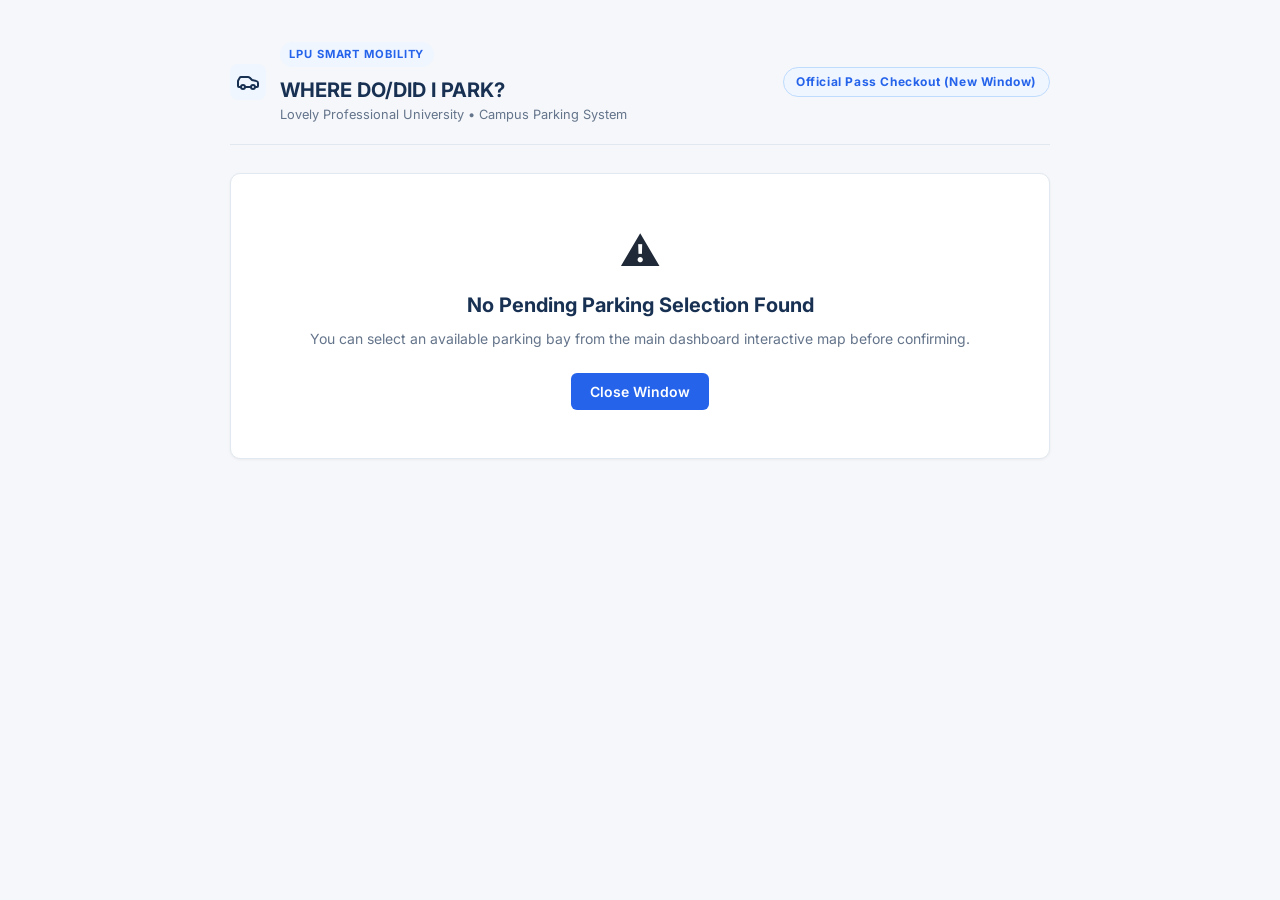
==== PARK-MATE/booking-confirmation.html @ d56d5ec0 "Add files via upload" ====
<!DOCTYPE html>
<html lang="en">
<head>
  <meta charset="UTF-8">
  <meta name="viewport" content="width=device-width, initial-scale=1.0">
  <title>Confirm Campus Parking Reservation | Lovely Professional University</title>
  <meta name="description" content="Official LPU Campus Parking Pass Confirmation Portal.">

  <!-- Typography -->
  <link rel="preconnect" href="https://fonts.googleapis.com">
  <link rel="preconnect" href="https://fonts.gstatic.com" crossorigin>
  <link href="https://fonts.googleapis.com/css2?family=Inter:wght@300;400;500;600;700&display=swap" rel="stylesheet">

  <!-- Shared CSS Styles -->
  <link rel="stylesheet" href="css/style.css">
  <link rel="stylesheet" href="css/components.css">

  <style>
    /* Specific styling for the confirmation page */
    body {
      background-color: #F5F7FA;
      min-height: 100vh;
      display: flex;
      flex-direction: column;
    }

    .confirm-page-container {
      max-width: 860px;
      margin: 2.5rem auto;
      padding: 0 1.25rem;
      width: 100%;
      flex: 1;
    }

    .confirm-header-bar {
      display: flex;
      justify-content: space-between;
      align-items: center;
      margin-bottom: 1.75rem;
      padding-bottom: 1.25rem;
      border-bottom: 1px solid var(--border-color);
    }

    .confirm-brand-wrap {
      display: flex;
      align-items: center;
      gap: 0.85rem;
    }

    .confirm-brand-icon {
      width: 36px;
      height: 36px;
      color: var(--primary-navy);
      background: #EFF6FF;
      padding: 6px;
      border-radius: 8px;
    }

    .portal-tag {
      font-size: 0.75rem;
      font-weight: 700;
      letter-spacing: 0.05em;
      color: var(--accent-blue);
      background: #EFF6FF;
      padding: 0.3rem 0.75rem;
      border-radius: 20px;
      border: 1px solid #BFDBFE;
    }

    /* Summary Grid */
    .summary-grid {
      display: grid;
      grid-template-columns: repeat(auto-fit, minmax(200px, 1fr));
      gap: 1.25rem;
      background: var(--bg-subtle);
      border: 1px solid var(--border-color);
      border-radius: var(--radius-sm);
      padding: 1.25rem;
      margin-bottom: 1.75rem;
    }

    /* Terms and Conditions Box */
    .terms-box {
      max-height: 180px;
      overflow-y: auto;
      background: #FFFFFF;
      border: 1px solid var(--border-color);
      border-radius: var(--radius-sm);
      padding: 1rem 1.25rem;
      font-size: 0.825rem;
      color: #475569;
      line-height: 1.6;
      margin-bottom: 1.25rem;
    }

    .terms-box ol {
      padding-left: 1.25rem;
      margin-top: 0.5rem;
    }

    .terms-box li {
      margin-bottom: 0.45rem;
    }

    .terms-checkbox-wrap {
      background: #F8FAFC;
      border: 1px solid #CBD5E1;
      border-radius: var(--radius-sm);
      padding: 0.85rem 1rem;
      margin-bottom: 1.5rem;
      display: flex;
      align-items: center;
    }

    .terms-checkbox-wrap input[type="checkbox"] {
      width: 18px;
      height: 18px;
      accent-color: var(--accent-blue);
      cursor: pointer;
      margin-right: 0.75rem;
      flex-shrink: 0;
    }

    .terms-checkbox-wrap label {
      font-size: 0.875rem;
      font-weight: 600;
      color: var(--text-main);
      cursor: pointer;
      user-select: none;
    }

    /* Charge Summary (₹0.00 Free Prototype) */
    .charge-summary-box {
      background: #F0FDF4;
      border: 1px solid #BBF7D0;
      border-radius: var(--radius-sm);
      padding: 1.25rem 1.5rem;
      display: flex;
      justify-content: space-between;
      align-items: center;
      margin-bottom: 1.75rem;
    }

    .charge-amount {
      font-size: 1.75rem;
      font-weight: 800;
      color: #16A34A;
    }

    /* Success Screen */
    .success-card {
      text-align: center;
      padding: 3rem 2rem;
    }

    .success-icon-wrap {
      width: 76px;
      height: 76px;
      background: #DCFCE7;
      color: #16A34A;
      border-radius: 50%;
      display: inline-flex;
      align-items: center;
      justify-content: center;
      margin-bottom: 1.25rem;
    }

    .qr-render-area {
      background: #FFFFFF;
      padding: 1.25rem;
      display: inline-block;
      border-radius: var(--radius-md);
      border: 1px solid var(--border-color);
      box-shadow: var(--shadow-sm);
      margin: 1.5rem 0;
    }

    .pass-receipt-box {
      background: var(--bg-subtle);
      border: 1px solid var(--border-color);
      border-radius: var(--radius-sm);
      padding: 1.25rem;
      max-width: 480px;
      margin: 0 auto 1.75rem auto;
      text-align: left;
    }

    .receipt-row {
      display: flex;
      justify-content: space-between;
      margin-bottom: 0.5rem;
      font-size: 0.85rem;
    }

    .receipt-row:last-child {
      margin-bottom: 0;
    }

    @media print {
      body {
        background: #FFFFFF;
      }
      .confirm-header-bar,
      .action-row-footer,
      #btn-return-dashboard {
        display: none !important;
      }
      .confirm-page-container {
        margin: 0;
        padding: 0;
        max-width: 100%;
      }
      .card {
        border: none;
        box-shadow: none;
      }
      .qr-render-area {
        box-shadow: none;
      }
    }
  </style>
</head>
<body class="theme-lpu">

  <div class="confirm-page-container">
    <!-- Top University Portal Bar -->
    <header class="confirm-header-bar">
      <div class="confirm-brand-wrap">
        <svg class="confirm-brand-icon" viewBox="0 0 24 24" fill="none" stroke="currentColor" stroke-width="2">
          <path d="M19 17h2c.6 0 1-.4 1-1v-3c0-.9-.7-1.7-1.5-1.9C18.7 10.6 16 10 16 10s-1.3-1.4-2.2-2.3c-.5-.4-1.1-.7-1.8-.7H5c-.6 0-1.1.4-1.4.9l-1.5 2.8C2.1 10.7 2 11.3 2 12v4c0 .6.4 1 1 1h2"/>
          <circle cx="7" cy="17" r="2"/>
          <path d="M9 17h6"/>
          <circle cx="17" cy="17" r="2"/>
        </svg>
        <div>
          <div class="brand-badge">LPU SMART MOBILITY</div>
          <h1 style="font-size: 1.25rem; color: var(--primary-navy); margin: 0; font-weight: 700;">WHERE DO/DID I PARK?</h1>
          <p style="color: var(--text-secondary); font-size: 0.8rem; margin: 0;">Lovely Professional University • Campus Parking System</p>
        </div>
      </div>
      <div class="portal-tag">Official Pass Checkout (New Window)</div>
    </header>

    <!-- State 1: Fallback if tab opened directly with no pending selection -->
    <div class="card hidden" id="no-pending-card">
      <div class="card-body text-center" style="padding: 3rem 1.5rem;">
        <div style="font-size: 2.5rem; margin-bottom: 0.5rem;">⚠️</div>
        <h2 style="font-size: 1.25rem; color: var(--primary-navy);">No Pending Parking Selection Found</h2>
        <p style="color: var(--text-secondary); margin: 0.5rem 0 1.5rem 0; font-size: 0.875rem;">
          You can select an available parking bay from the main dashboard interactive map before confirming.
        </p>
        <button class="btn btn-primary" onclick="window.close()">Close Window</button>
      </div>
    </div>

    <!-- State 2: Active Booking Review & Agreement Form -->
    <div class="card" id="booking-review-card">
      <div class="card-header">
        <div>
          <h2 class="card-title" style="font-size: 1.2rem;">Review &amp; Confirm Campus Parking Pass</h2>
          <p class="card-sub">Please review the details below before completing your reservation.</p>
        </div>
        <span class="status-pill status-avail">Pending User Confirmation</span>
      </div>

      <div class="card-body">
        <!-- Summary Meta Grid -->
        <div class="summary-grid">
          <div class="meta-item">
            <span class="meta-label">Campus User ID</span>
            <strong class="meta-val" id="summary-userid">--</strong>
          </div>
          <div class="meta-item">
            <span class="meta-label">University</span>
            <span class="meta-val">Lovely Professional University</span>
          </div>
          <div class="meta-item">
            <span class="meta-label">Designated Block</span>
            <strong class="meta-val" id="summary-block">--</strong>
          </div>
          <div class="meta-item">
            <span class="meta-label">Parking Bay / Slot ID</span>
            <strong class="meta-val" id="summary-slot" style="color: var(--accent-blue);">--</strong>
          </div>
          <div class="meta-item">
            <span class="meta-label">Floor / Zone</span>
            <span class="meta-val" id="summary-zone">--</span>
          </div>
          <div class="meta-item">
            <span class="meta-label">Vehicle Registration</span>
            <strong class="meta-val" id="summary-veh">--</strong>
          </div>
          <div class="meta-item">
            <span class="meta-label">Vehicle Category</span>
            <span class="meta-val" id="summary-veh-type">--</span>
          </div>
          <div class="meta-item">
            <span class="meta-label">Reservation Date</span>
            <span class="meta-val" id="summary-date">--</span>
          </div>
          <div class="meta-item">
            <span class="meta-label">Arrival Time</span>
            <span class="meta-val" id="summary-arrival">--</span>
          </div>
          <div class="meta-item">
            <span class="meta-label">Estimated Departure</span>
            <span class="meta-val" id="summary-departure">--</span>
          </div>
          <div class="meta-item">
            <span class="meta-label">Duration</span>
            <span class="meta-val" id="summary-duration">--</span>
          </div>
          <div class="meta-item">
            <span class="meta-label">System Ref. Code</span>
            <span class="meta-val" id="summary-refcode">AUTO-GENERATING</span>
          </div>
        </div>

        <!-- Demonstration Terms & Conditions Box -->
        <h3 style="font-size: 0.95rem; color: var(--primary-navy); margin-bottom: 0.5rem; font-weight: 700;">
          Campus Parking Terms &amp; Conditions
        </h3>
        <div class="terms-box">
          <strong>Proposed Demonstration Regulations – Lovely Professional University:</strong>
          <ol>
            <li>Parking spaces must only be used during the reserved schedule.</li>
            <li>Users must park only in their assigned parking slot strictly inside the yellow/white marked lines.</li>
            <li>Users must follow university parking regulations and campus speed limits (20 km/h max).</li>
            <li>Users must not leave vehicles beyond their reserved duration without an authorized extension.</li>
            <li>The university is not responsible for personal belongings left inside vehicles.</li>
            <li>Users must maintain campus parking discipline and follow instructions from security personnel.</li>
          </ol>
        </div>

        <!-- Mandatory Terms Checkbox -->
        <div class="terms-checkbox-wrap">
          <input type="checkbox" id="terms-agree-checkbox">
          <label for="terms-agree-checkbox">
            I have read and agree to the Lovely Professional University campus parking Terms &amp; Conditions.
          </label>
        </div>

        <!-- ₹0.00 Free Pricing Notice -->
        <div class="charge-summary-box">
          <div>
            <strong style="color: #166534; font-size: 1rem; display: block;">Parking Charges: ₹0.00</strong>
            <small style="color: #15803D; font-size: 0.8rem;">Complimentary campus parking for students &amp; staff. Total Amount Payable: ₹0.00</small>
          </div>
          <div class="charge-amount">₹0.00</div>
        </div>

        <!-- Action Row -->
        <div style="display: flex; gap: 1rem; flex-wrap: wrap;" class="action-row-footer">
          <button type="button" class="btn btn-secondary" onclick="window.close()" style="flex: 1;">
            Cancel &amp; Close Tab
          </button>
          <button type="button" id="btn-final-confirm" class="btn btn-primary" style="flex: 2;" disabled>
            Confirm Free Booking
          </button>
        </div>
      </div>
    </div>

    <!-- State 3: Confirmed Success Screen with QR Pass -->
    <div class="card success-card hidden" id="booking-success-card">
      <div class="success-icon-wrap">
        <svg viewBox="0 0 24 24" width="40" height="40" fill="none" stroke="currentColor" stroke-width="2.5">
          <polyline points="20 6 9 17 4 12"></polyline>
        </svg>
      </div>

      <h2 style="font-size: 1.5rem; color: var(--primary-navy); margin-bottom: 0.25rem; font-weight: 700;">
        Parking Reservation Confirmed!
      </h2>
      <p style="color: var(--text-secondary); font-size: 0.875rem; margin-bottom: 1.25rem;">
        Your digital campus gate pass is registered in the LPU Automated Barrier System.
      </p>

      <!-- SVG QR Code Destination -->
      <div class="qr-render-area" id="success-qr-box">
        <!-- Generated SVG QR code rendered here -->
      </div>

      <!-- Receipt Information -->
      <div class="pass-receipt-box">
        <div class="receipt-row">
          <span style="color: var(--text-secondary);">Booking Pass ID:</span>
          <strong id="final-booking-id" style="color: var(--accent-blue);">--</strong>
        </div>
        <div class="receipt-row">
          <span style="color: var(--text-secondary);">Assigned Bay:</span>
          <strong id="final-assigned-bay">--</strong>
        </div>
        <div class="receipt-row">
          <span style="color: var(--text-secondary);">Vehicle Registration:</span>
          <span id="final-veh-reg">--</span>
        </div>
        <div class="receipt-row">
          <span style="color: var(--text-secondary);">Validity Schedule:</span>
          <span id="final-time-window">--</span>
        </div>
        <div class="receipt-row" style="border-top: 1px dashed var(--border-color); padding-top: 0.5rem; margin-top: 0.5rem;">
          <span style="color: var(--text-secondary);">Status:</span>
          <strong style="color: var(--status-available);">CONFIRMED (FREE PASS)</strong>
        </div>
      </div>

      <div style="display: flex; gap: 1rem; justify-content: center; flex-wrap: wrap;">
        <button class="btn btn-secondary" onclick="window.print()">
          <svg viewBox="0 0 24 24" width="18" height="18" fill="none" stroke="currentColor" stroke-width="2">
            <polyline points="6 9 6 2 18 2 18 9"></polyline>
            <path d="M6 18H4a2 2 0 0 1-2-2v-5a2 2 0 0 1 2-2h16a2 2 0 0 1 2 2v5a2 2 0 0 1-2 2h-2"></path>
            <rect x="6" y="14" width="12" height="8"></rect>
          </svg>
          <span>Print Gate Slip</span>
        </button>
        <button class="btn btn-primary" id="btn-return-dashboard">
          <span>Return to Dashboard / Close Tab</span>
        </button>
      </div>

      <p style="margin-top: 1.25rem; font-size: 0.8rem; color: var(--text-muted);">
        The main dashboard tab has updated its availability and active bookings automatically via background sync.
      </p>
    </div>
  </div>

  <!-- Shared data & storage engines -->
  <script src="js/data.js"></script>
  <script src="js/storage.js"></script>

  <script>
    document.addEventListener('DOMContentLoaded', () => {
      const pendingStr = localStorage.getItem('lpu_pending_booking');
      const noPendingCard = document.getElementById('no-pending-card');
      const reviewCard = document.getElementById('booking-review-card');
      const successCard = document.getElementById('booking-success-card');

      // 1. Verify that pending booking data exists
      if (!pendingStr) {
        noPendingCard.classList.remove('hidden');
        reviewCard.classList.add('hidden');
        return;
      }

      let pending;
      try {
        pending = JSON.parse(pendingStr);
      } catch (err) {
        noPendingCard.classList.remove('hidden');
        reviewCard.classList.add('hidden');
        return;
      }

      const currentUser = AppStorage.getUser() || 'LPU_STUDENT';

      // 2. Populate booking summary details
      document.getElementById('summary-userid').textContent = currentUser;
      document.getElementById('summary-block').textContent = 'Block ' + pending.block;
      document.getElementById('summary-slot').textContent = pending.slotId;
      document.getElementById('summary-zone').textContent = pending.zone || 'Ground Floor';
      document.getElementById('summary-veh').textContent = pending.vehicleReg;
      document.getElementById('summary-veh-type').textContent = pending.vehicleType === '2w' ? 'Two-Wheeler' : 'Four-Wheeler / EV';
      document.getElementById('summary-date').textContent = pending.date;
      document.getElementById('summary-arrival').textContent = pending.arrivalTime;
      document.getElementById('summary-departure').textContent = pending.departureTime;
      document.getElementById('summary-duration').textContent = pending.duration + ' Hour(s)';
      document.getElementById('summary-refcode').textContent = 'REQ-' + Math.floor(100000 + Math.random() * 900000);

      // 3. Mandatory Terms & Conditions Checkbox logic
      const termsCheckbox = document.getElementById('terms-agree-checkbox');
      const confirmButton = document.getElementById('btn-final-confirm');

      termsCheckbox.addEventListener('change', () => {
        confirmButton.disabled = !termsCheckbox.checked;
      });

      // 4. Booking Confirmation Handler
      confirmButton.addEventListener('click', () => {
        if (!termsCheckbox.checked) {
          alert('You must read and accept the campus parking Terms & Conditions to confirm.');
          return;
        }

        const newBookingId = 'LPU-PRK-' + Math.floor(100000 + Math.random() * 900000);
        const confirmedBooking = {
          id: newBookingId,
          userId: currentUser,
          block: pending.block,
          slotId: pending.slotId,
          zone: pending.zone || 'Zone A',
          vehicleReg: pending.vehicleReg,
          vehicleType: pending.vehicleType,
          date: pending.date,
          arrivalTime: pending.arrivalTime,
          departureTime: pending.departureTime,
          duration: pending.duration,
          status: 'active',
          createdAt: new Date().toISOString()
        };

        // A. Persist booking into My Bookings storage
        const currentBookings = AppStorage.getBookings();
        currentBookings.unshift(confirmedBooking);
        AppStorage.saveBookings(currentBookings);

        // B. Update slot status in the parking database to 'reserved'
        AppStorage.updateSlotStatus(pending.slotId, 'reserved');

        // C. Record notification
        AppStorage.addNotification({
          title: 'Booking Confirmed: ' + pending.slotId,
          message: `Your reservation at Block ${pending.block} for ${pending.date} (${pending.arrivalTime} - ${pending.departureTime}) is active.`,
          type: 'success'
        });

        // D. Cross-Tab Signal Broadcast (triggers storage listener in original dashboard tab)
        localStorage.setItem(AppStorage.KEYS.SYNC_SIGNAL, JSON.stringify({
          type: 'BOOKING_CREATED',
          bookingId: newBookingId,
          slotId: pending.slotId,
          block: pending.block,
          timestamp: Date.now()
        }));

        // E. Clear pending state
        localStorage.removeItem('lpu_pending_booking');

        // F. Render Success Confirmation Screen
        reviewCard.classList.add('hidden');
        successCard.classList.remove('hidden');

        document.getElementById('final-booking-id').textContent = '#' + newBookingId;
        document.getElementById('final-assigned-bay').textContent = `${pending.slotId} (Block ${pending.block})`;
        document.getElementById('final-veh-reg').textContent = pending.vehicleReg;
        document.getElementById('final-time-window').textContent = `${pending.date} • ${pending.arrivalTime} to ${pending.departureTime}`;

        // G. Render dynamic standalone SVG QR Code
        const qrSvg = generateConfirmationSvgQr(`LPU-PARKING-PASS:${newBookingId}:${pending.slotId}:${pending.vehicleReg}`);
        document.getElementById('success-qr-box').innerHTML = qrSvg;
      });

      // 5. Close Tab & Return to Dashboard
      document.getElementById('btn-return-dashboard').addEventListener('click', () => {
        window.close();
      });
    });

    /**
     * Standalone vector QR code generator for gate passes
     */
    function generateConfirmationSvgQr(payload) {
      let hash = 0;
      for (let i = 0; i < payload.length; i++) {
        hash = (hash << 5) - hash + payload.charCodeAt(i);
        hash |= 0;
      }
      const size = 21;
      let rects = '';
      for (let r = 0; r < size; r++) {
        for (let c = 0; c < size; c++) {
          const isCorner1 = r < 7 && c < 7;
          const isCorner2 = r < 7 && c >= size - 7;
          const isCorner3 = r >= size - 7 && c < 7;
          let isBlack = false;

          if (isCorner1 || isCorner2 || isCorner3) {
            const lr = r < 7 ? r : r - (size - 7);
            const lc = c < 7 ? c : (c >= size - 7 ? c - (size - 7) : c);
            if (lr === 0 || lr === 6 || lc === 0 || lc === 6) isBlack = true;
            else if (lr >= 2 && lr <= 4 && lc >= 2 && lc <= 4) isBlack = true;
            else isBlack = false;
          } else {
            const val = Math.abs(Math.sin((r * size + c) + hash));
            isBlack = val > 0.45;
          }

          if (isBlack) {
            rects += `<rect x="${c * 8}" y="${r * 8}" width="8" height="8" fill="#183153"/>`;
          }
        }
      }
      return `<svg viewBox="0 0 ${size * 8} ${size * 8}" width="160" height="160" xmlns="http://www.w3.org/2000/svg">${rects}</svg>`;
    }
  </script>
</body>
</html>
---- PARK-MATE/css/style.css ----
/* ==========================================================================
   PROJECT: WHERE DO/DID I PARK?
   ORGANIZATION: Lovely Professional University (LPU), Punjab, India
   FILE: css/style.css
   PURPOSE: Core design tokens, CSS variables, typography, reset, 
            dedicated login screen layout, and application shell layout.
   ========================================================================== */

/* --------------------------------------------------------------------------
   1. DESIGN TOKENS & CSS VARIABLES (Clean University SaaS Palette)
   -------------------------------------------------------------------------- */
:root {
  /* Brand & Layout Colors */
  --primary-navy: #183153;
  --primary-navy-dark: #0f1f35;
  --accent-blue: #2563EB;
  --accent-blue-hover: #1D4ED8;
  --accent-blue-light: #EFF6FF;
  --bg-page: #F5F7FA;
  --bg-card: #FFFFFF;
  --bg-subtle: #F8FAFC;
  
  /* Typography & Neutral Colors */
  --text-main: #1F2937;
  --text-secondary: #64748B;
  --text-muted: #94A3B8;
  --border-color: #E2E8F0;
  --border-light: #F1F5F9;

  /* Campus Parking Status Indicators */
  --status-available: #16A34A;
  --status-available-bg: #DCFCE7;
  --status-occupied: #DC2626;
  --status-occupied-bg: #FEE2E2;
  --status-reserved: #D97706;
  --status-reserved-bg: #FEF3C7;
  --status-unavailable: #94A3B8;
  --status-unavailable-bg: #F1F5F9;

  /* Layout Dimensions */
  --sidebar-width: 260px;
  --topbar-height: 70px;
  
  /* Radii & Elevations */
  --radius-xs: 4px;
  --radius-sm: 6px;
  --radius-md: 10px;
  --radius-lg: 14px;
  --shadow-sm: 0 1px 3px rgba(0, 0, 0, 0.05);
  --shadow-md: 0 4px 12px rgba(15, 31, 53, 0.06);
  --shadow-lg: 0 10px 25px rgba(15, 31, 53, 0.1);
  --transition: all 0.2s cubic-bezier(0.4, 0, 0.2, 1);
}

/* --------------------------------------------------------------------------
   2. GLOBAL RESET & BASE STYLES
   -------------------------------------------------------------------------- */
*, *::before, *::after {
  box-sizing: border-box;
  margin: 0;
  padding: 0;
}

html, body {
  height: 100%;
  font-family: 'Inter', -apple-system, BlinkMacSystemFont, "Segoe UI", Roboto, "Helvetica Neue", Arial, sans-serif;
  color: var(--text-main);
  background-color: var(--bg-page);
  line-height: 1.5;
  -webkit-font-smoothing: antialiased;
  -moz-osx-font-smoothing: grayscale;
}

button, input, select, textarea {
  font-family: inherit;
}

/* Utility Helpers */
.hidden {
  display: none !important;
}

.text-left { text-align: left; }
.text-center { text-align: center; }
.text-right { text-align: right; }

/* --------------------------------------------------------------------------
   3. FIRST PAGE: LOGIN SCREEN
   -------------------------------------------------------------------------- */
.login-wrapper {
  min-height: 100vh;
  display: flex;
  align-items: center;
  justify-content: center;
  padding: 1.5rem;
  background: linear-gradient(135deg, #0F1F35 0%, #183153 60%, #1E3A8A 100%);
}

.login-card {
  width: 100%;
  max-width: 440px;
  background: #FFFFFF;
  border-radius: var(--radius-lg);
  box-shadow: 0 20px 40px rgba(0, 0, 0, 0.25);
  overflow: hidden;
  animation: fadeInLogin 0.35s ease-out;
}

@keyframes fadeInLogin {
  from { opacity: 0; transform: translateY(12px); }
  to { opacity: 1; transform: translateY(0); }
}

.login-header {
  background: #F8FAFC;
  padding: 1.75rem 2rem 1.25rem 2rem;
  border-bottom: 1px solid var(--border-color);
  text-align: center;
}

.brand-badge {
  display: inline-block;
  font-size: 0.7rem;
  font-weight: 700;
  letter-spacing: 0.08em;
  color: var(--accent-blue);
  background: var(--accent-blue-light);
  padding: 0.25rem 0.6rem;
  border-radius: 20px;
  margin-bottom: 0.5rem;
  text-transform: uppercase;
}

.logo-group {
  display: flex;
  align-items: center;
  justify-content: center;
  gap: 0.5rem;
}

.brand-icon {
  width: 26px;
  height: 26px;
  color: var(--primary-navy);
  flex-shrink: 0;
}

.login-title {
  font-size: 1.2rem;
  font-weight: 700;
  color: var(--primary-navy);
  letter-spacing: -0.01em;
}

.login-uni {
  font-size: 0.85rem;
  color: var(--text-secondary);
  margin-top: 0.2rem;
  font-weight: 500;
}

.login-body {
  padding: 2rem;
}

.form-title {
  font-size: 1.25rem;
  font-weight: 700;
  color: var(--primary-navy);
  margin-bottom: 0.25rem;
}

.form-subtitle {
  font-size: 0.875rem;
  color: var(--text-secondary);
  margin-bottom: 1.5rem;
}

.form-actions-inline {
  display: flex;
  justify-content: space-between;
  align-items: center;
  margin-bottom: 1.25rem;
}

.login-footer {
  background: #F8FAFC;
  padding: 1rem;
  text-align: center;
  font-size: 0.75rem;
  color: var(--text-secondary);
  border-top: 1px solid var(--border-color);
}

.demo-tag {
  color: var(--accent-blue);
  font-weight: 600;
  margin-top: 0.25rem;
}

/* --------------------------------------------------------------------------
   4. APPLICATION SHELL & SIDEBAR NAVIGATION
   -------------------------------------------------------------------------- */
.app-layout {
  display: flex;
  height: 100vh;
  overflow: hidden;
}

/* Sidebar Structure */
.sidebar {
  width: var(--sidebar-width);
  background-color: var(--primary-navy);
  color: #FFFFFF;
  display: flex;
  flex-direction: column;
  flex-shrink: 0;
  z-index: 100;
  transition: transform 0.3s ease;
}

.sidebar-header {
  height: var(--topbar-height);
  display: flex;
  align-items: center;
  justify-content: space-between;
  padding: 0 1.25rem;
  border-bottom: 1px solid rgba(255, 255, 255, 0.08);
}

.brand-block {
  display: flex;
  align-items: center;
  gap: 0.75rem;
}

.sidebar-brand-icon {
  width: 26px;
  height: 26px;
  color: #93C5FD;
}

.sidebar-title {
  font-size: 0.95rem;
  font-weight: 700;
  letter-spacing: -0.01em;
  color: #FFFFFF;
  line-height: 1.2;
}

.sidebar-sub {
  display: block;
  font-size: 0.7rem;
  color: #94A3B8;
  font-weight: 400;
}

.mobile-close-btn {
  display: none;
  background: transparent;
  border: none;
  color: #FFFFFF;
  font-size: 1.25rem;
  cursor: pointer;
  padding: 0.25rem;
}

.sidebar-nav {
  flex: 1;
  overflow-y: auto;
  padding: 1rem 0.75rem;
}

.nav-list {
  list-style: none;
}

.nav-item {
  margin-bottom: 0.25rem;
}

.nav-link {
  width: 100%;
  display: flex;
  align-items: center;
  gap: 0.75rem;
  padding: 0.65rem 0.85rem;
  background: transparent;
  border: none;
  border-radius: var(--radius-md);
  color: #CBD5E1;
  font-size: 0.875rem;
  font-weight: 500;
  cursor: pointer;
  transition: var(--transition);
  text-align: left;
}

.nav-link svg {
  width: 18px;
  height: 18px;
  flex-shrink: 0;
}

.nav-link:hover {
  background-color: rgba(255, 255, 255, 0.07);
  color: #FFFFFF;
}

.nav-link.active {
  background-color: var(--accent-blue);
  color: #FFFFFF;
  font-weight: 600;
}

.nav-count-badge {
  margin-left: auto;
  background: rgba(255, 255, 255, 0.15);
  font-size: 0.7rem;
  font-weight: 700;
  padding: 0.15rem 0.5rem;
  border-radius: 12px;
}

.nav-count-badge.red {
  background: #EF4444;
  color: #FFFFFF;
}

.admin-pill {
  margin-top: 1rem;
  border: 1px dashed rgba(255, 255, 255, 0.2);
}

.sidebar-footer {
  padding: 1rem;
  border-top: 1px solid rgba(255, 255, 255, 0.08);
}

.btn-logout {
  width: 100%;
  display: flex;
  align-items: center;
  gap: 0.5rem;
  background: rgba(255, 255, 255, 0.05);
  border: none;
  border-radius: var(--radius-sm);
  padding: 0.5rem 0.75rem;
  color: #F87171;
  font-size: 0.85rem;
  font-weight: 500;
  cursor: pointer;
  transition: var(--transition);
}

.btn-logout:hover {
  background: rgba(239, 68, 68, 0.15);
  color: #FCA5A5;
}

.btn-logout svg {
  width: 16px;
  height: 16px;
}

/* --------------------------------------------------------------------------
   5. MAIN WORKSPACE & TOPBAR HEADER
   -------------------------------------------------------------------------- */
.main-content {
  flex: 1;
  display: flex;
  flex-direction: column;
  overflow: hidden;
  background-color: var(--bg-page);
}

/* Topbar */
.topbar {
  height: var(--topbar-height);
  background: #FFFFFF;
  border-bottom: 1px solid var(--border-color);
  display: flex;
  align-items: center;
  justify-content: space-between;
  padding: 0 1.75rem;
  gap: 1.25rem;
  flex-shrink: 0;
}

.topbar-left {
  display: flex;
  align-items: center;
  gap: 0.75rem;
}

.hamburger-btn {
  display: none;
  background: none;
  border: none;
  cursor: pointer;
  color: var(--primary-navy);
  padding: 0.25rem;
}

.hamburger-btn svg {
  width: 24px;
  height: 24px;
}

.uni-header-tag {
  display: flex;
  flex-direction: column;
}

.uni-name {
  font-size: 0.95rem;
  font-weight: 700;
  color: var(--primary-navy);
  line-height: 1.2;
}

.campus-sub {
  font-size: 0.75rem;
  color: var(--text-secondary);
}

/* Global Top Search Bar */
.topbar-search {
  flex: 1;
  max-width: 380px;
  position: relative;
}

.topbar-search svg {
  position: absolute;
  left: 0.75rem;
  top: 50%;
  transform: translateY(-50%);
  width: 16px;
  height: 16px;
  color: var(--text-muted);
}

.topbar-search input {
  width: 100%;
  padding: 0.5rem 0.75rem 0.5rem 2.25rem;
  border-radius: 20px;
  border: 1px solid var(--border-color);
  background-color: var(--bg-subtle);
  font-size: 0.85rem;
  outline: none;
  transition: var(--transition);
}

.topbar-search input:focus {
  border-color: var(--accent-blue);
  background: #FFFFFF;
  box-shadow: 0 0 0 3px rgba(37, 99, 235, 0.1);
}

.topbar-right {
  display: flex;
  align-items: center;
  gap: 1rem;
}

/* Round Notification Button */
.dropdown-wrap {
  position: relative;
}

.icon-round-btn {
  position: relative;
  width: 38px;
  height: 38px;
  border-radius: 50%;
  background: var(--bg-subtle);
  border: 1px solid var(--border-color);
  color: var(--text-main);
  display: flex;
  align-items: center;
  justify-content: center;
  cursor: pointer;
  transition: var(--transition);
}

.icon-round-btn svg {
  width: 18px;
  height: 18px;
}

.icon-round-btn:hover {
  background: #FFFFFF;
  border-color: var(--text-muted);
}

.badge-dot {
  position: absolute;
  top: 7px;
  right: 7px;
  width: 8px;
  height: 8px;
  background: #EF4444;
  border-radius: 50%;
  border: 2px solid #FFFFFF;
}

/* Profile Pill in Topbar */
.user-pill {
  display: flex;
  align-items: center;
  gap: 0.65rem;
  padding: 0.35rem 0.75rem 0.35rem 0.4rem;
  border-radius: 24px;
  background: var(--bg-subtle);
  border: 1px solid var(--border-color);
  cursor: pointer;
  transition: var(--transition);
}

.user-pill:hover {
  background: #FFFFFF;
  border-color: var(--text-muted);
}

.avatar-circle {
  width: 30px;
  height: 30px;
  border-radius: 50%;
  background: var(--primary-navy);
  color: #FFFFFF;
  font-weight: 700;
  font-size: 0.8rem;
  display: flex;
  align-items: center;
  justify-content: center;
}

.user-meta {
  display: flex;
  flex-direction: column;
  line-height: 1.1;
}

.user-id-text {
  font-size: 0.825rem;
  font-weight: 600;
  color: var(--text-main);
}

.user-role-text {
  font-size: 0.7rem;
  color: var(--text-secondary);
}

/* --------------------------------------------------------------------------
   6. VIEW ROUTING CONTAINERS & TRANSITIONS
   -------------------------------------------------------------------------- */
.views-wrapper {
  flex: 1;
  overflow-y: auto;
  padding: 1.75rem;
}

.content-view {
  display: none;
}

.content-view.active {
  display: block;
  animation: fadeIn 0.25s ease-in;
}

@keyframes fadeIn {
  from { opacity: 0; transform: translateY(4px); }
  to { opacity: 1; transform: translateY(0); }
}
---- PARK-MATE/css/components.css ----
/* ==========================================================================
   CSS DIRECTORY: components.css
   Reusable UI widgets, buttons, forms, interactive map canvas and cards.
   ========================================================================== */

/* Buttons */
.btn {
  display: inline-flex;
  align-items: center;
  justify-content: center;
  gap: 0.5rem;
  font-family: inherit;
  font-size: 0.875rem;
  font-weight: 600;
  padding: 0.55rem 1.15rem;
  border-radius: var(--radius-sm);
  border: 1px solid transparent;
  cursor: pointer;
  transition: var(--transition);
  text-decoration: none;
}

.btn-primary {
  background-color: var(--accent-blue);
  color: #FFFFFF;
}

.btn-primary:hover {
  background-color: var(--accent-blue-hover);
}

.btn-secondary {
  background-color: #FFFFFF;
  border-color: var(--border-color);
  color: var(--text-main);
}

.btn-secondary:hover {
  background-color: var(--bg-subtle);
  border-color: var(--text-muted);
}

.btn-outline {
  background: transparent;
  border-color: var(--border-color);
  color: var(--text-main);
}

.btn-outline:hover {
  background: var(--bg-subtle);
}

.btn-danger {
  background-color: #DC2626;
  color: #FFFFFF;
}

.btn-danger:hover {
  background-color: #B91C1C;
}

.btn-sm {
  padding: 0.35rem 0.75rem;
  font-size: 0.8rem;
}

.btn-lg {
  padding: 0.75rem 1.25rem;
  font-size: 0.95rem;
}

.btn-block {
  width: 100%;
}

.btn-cta {
  background: #183153;
  color: #FFFFFF;
}

.btn-cta:hover {
  background: #0f1f35;
}

.btn-arrow {
  width: 16px;
  height: 16px;
}

/* Forms */
.form-group {
  margin-bottom: 1.15rem;
}

.form-label {
  display: block;
  font-size: 0.825rem;
  font-weight: 600;
  color: var(--text-main);
  margin-bottom: 0.35rem;
}

.form-control, .form-select {
  width: 100%;
  padding: 0.6rem 0.85rem;
  border: 1px solid var(--border-color);
  border-radius: var(--radius-sm);
  font-size: 0.875rem;
  font-family: inherit;
  color: var(--text-main);
  background-color: #FFFFFF;
  transition: var(--transition);
  outline: none;
}

.form-control:focus, .form-select:focus {
  border-color: var(--accent-blue);
  box-shadow: 0 0 0 3px rgba(37, 99, 235, 0.1);
}

.form-hint {
  display: block;
  font-size: 0.75rem;
  color: var(--text-secondary);
  margin-top: 0.25rem;
}

.input-icon-wrap {
  position: relative;
  display: flex;
  align-items: center;
}

.input-icon {
  position: absolute;
  left: 0.85rem;
  width: 16px;
  height: 16px;
  color: var(--text-muted);
  pointer-events: none;
}

.input-icon-wrap .form-control {
  padding-left: 2.35rem;
  padding-right: 2.35rem;
}

.pwd-toggle-btn {
  position: absolute;
  right: 0.75rem;
  background: none;
  border: none;
  cursor: pointer;
  color: var(--text-muted);
  display: flex;
  align-items: center;
  padding: 0.25rem;
}

.pwd-toggle-btn svg {
  width: 16px;
  height: 16px;
}

.checkbox-label {
  display: inline-flex;
  align-items: center;
  gap: 0.5rem;
  font-size: 0.85rem;
  color: var(--text-secondary);
  cursor: pointer;
  user-select: none;
}

.form-row {
  display: flex;
  gap: 1rem;
}

.flex-1 { flex: 1; }

/* Alerts */
.alert-box {
  padding: 0.75rem 1rem;
  border-radius: var(--radius-sm);
  font-size: 0.85rem;
  margin-bottom: 1.25rem;
}

.alert-danger {
  background-color: #FEF2F2;
  color: #B91C1C;
  border: 1px solid #FCA5A5;
}

/* Cards */
.card {
  background: var(--bg-card);
  border: 1px solid var(--border-color);
  border-radius: var(--radius-md);
  box-shadow: var(--shadow-sm);
  overflow: hidden;
}

.card-header {
  padding: 1.15rem 1.5rem;
  border-bottom: 1px solid var(--border-color);
  display: flex;
  align-items: center;
  justify-content: space-between;
}

.card-title {
  font-size: 1rem;
  font-weight: 700;
  color: var(--primary-navy);
}

.card-sub {
  font-size: 0.8rem;
  color: var(--text-secondary);
}

.card-body {
  padding: 1.5rem;
}

.p-0 { padding: 0 !important; }

/* Welcome Banner */
.welcome-banner {
  background: #FFFFFF;
  border: 1px solid var(--border-color);
  border-radius: var(--radius-md);
  padding: 1.5rem 1.75rem;
  display: flex;
  align-items: center;
  justify-content: space-between;
  gap: 1.5rem;
  margin-bottom: 1.75rem;
  box-shadow: var(--shadow-sm);
}

.welcome-heading {
  font-size: 1.5rem;
  font-weight: 700;
  color: var(--primary-navy);
}

.welcome-sub {
  font-size: 0.9rem;
  color: var(--text-secondary);
  margin-top: 0.2rem;
}

.banner-actions {
  display: flex;
  gap: 0.75rem;
  flex-shrink: 0;
}

/* KPI Statistics Grid */
.stats-grid {
  display: grid;
  grid-template-columns: repeat(auto-fit, minmax(220px, 1fr));
  gap: 1.25rem;
  margin-bottom: 1.75rem;
}

.stat-card {
  background: #FFFFFF;
  border: 1px solid var(--border-color);
  border-radius: var(--radius-md);
  padding: 1.25rem;
  display: flex;
  align-items: center;
  gap: 1rem;
  box-shadow: var(--shadow-sm);
}

.stat-icon-wrap {
  width: 48px;
  height: 48px;
  border-radius: var(--radius-sm);
  display: flex;
  align-items: center;
  justify-content: center;
  flex-shrink: 0;
}

.stat-icon-wrap svg { width: 22px; height: 22px; }
.stat-icon-wrap.blue { background: #EFF6FF; color: var(--accent-blue); }
.stat-icon-wrap.green { background: #DCFCE7; color: var(--status-available); }
.stat-icon-wrap.red { background: #FEE2E2; color: var(--status-occupied); }
.stat-icon-wrap.purple { background: #F3E8FF; color: #9333EA; }

.stat-info { display: flex; flex-direction: column; }
.stat-label { font-size: 0.775rem; font-weight: 600; color: var(--text-secondary); text-transform: uppercase; }
.stat-value { font-size: 1.5rem; font-weight: 700; color: var(--primary-navy); line-height: 1.2; margin: 0.15rem 0; }
.stat-sub { font-size: 0.75rem; color: var(--text-muted); }
.text-green { color: var(--status-available) !important; }
.text-red { color: var(--status-occupied) !important; }
.text-purple { color: #9333EA !important; }

/* Dashboard Columns */
.dashboard-cols {
  display: grid;
  grid-template-columns: 2fr 1fr;
  gap: 1.5rem;
}

.block-mini-grid {
  display: grid;
  grid-template-columns: repeat(auto-fill, minmax(130px, 1fr));
  gap: 0.85rem;
}

.mini-block-card {
  border: 1px solid var(--border-color);
  border-radius: var(--radius-sm);
  padding: 0.75rem;
  text-align: center;
  cursor: pointer;
  transition: var(--transition);
  background: var(--bg-subtle);
}

.mini-block-card:hover {
  background: #FFFFFF;
  border-color: var(--accent-blue);
  box-shadow: var(--shadow-sm);
}

.mini-block-name { font-weight: 700; font-size: 0.9rem; color: var(--primary-navy); }
.mini-block-pct { font-size: 0.8rem; font-weight: 600; margin-top: 0.2rem; }
.progress-bar-wrap {
  width: 100%;
  height: 5px;
  background: #E2E8F0;
  border-radius: 4px;
  margin-top: 0.4rem;
  overflow: hidden;
}
.progress-fill { height: 100%; border-radius: 4px; }

/* Timeline Activity */
.activity-timeline { list-style: none; }
.timeline-item {
  display: flex;
  gap: 0.75rem;
  padding-bottom: 1rem;
  margin-bottom: 1rem;
  border-bottom: 1px dashed var(--border-color);
}
.timeline-item:last-child { border-bottom: none; margin-bottom: 0; padding-bottom: 0; }
.timeline-dot {
  width: 8px;
  height: 8px;
  border-radius: 50%;
  background: var(--accent-blue);
  margin-top: 0.4rem;
  flex-shrink: 0;
}
.timeline-title { font-size: 0.85rem; font-weight: 600; color: var(--text-main); }
.timeline-time { font-size: 0.75rem; color: var(--text-muted); }

/* ==================== BLOCK SELECTION (15–35) ==================== */
.section-title-wrap {
  display: flex;
  align-items: center;
  justify-content: space-between;
  flex-wrap: wrap;
  gap: 1rem;
  margin-bottom: 1.25rem;
}

.page-title { font-size: 1.35rem; font-weight: 700; color: var(--primary-navy); }
.page-sub { font-size: 0.85rem; color: var(--text-secondary); }

.filter-controls {
  display: flex;
  align-items: center;
  gap: 0.75rem;
}

.search-box {
  position: relative;
  min-width: 260px;
}
.search-box svg {
  position: absolute;
  left: 0.75rem;
  top: 50%;
  transform: translateY(-50%);
  width: 16px;
  height: 16px;
  color: var(--text-muted);
}
.search-box input {
  width: 100%;
  padding: 0.5rem 0.75rem 0.5rem 2.25rem;
  border: 1px solid var(--border-color);
  border-radius: var(--radius-sm);
  font-size: 0.85rem;
  outline: none;
}

.legend-bar {
  display: flex;
  gap: 1.25rem;
  background: #FFFFFF;
  border: 1px solid var(--border-color);
  padding: 0.6rem 1rem;
  border-radius: var(--radius-sm);
  font-size: 0.8rem;
  margin-bottom: 1.5rem;
  flex-wrap: wrap;
}
.legend-item { display: inline-flex; align-items: center; gap: 0.4rem; color: var(--text-secondary); }
.legend-dot { width: 10px; height: 10px; border-radius: 50%; }
.legend-dot.green { background: var(--status-available); }
.legend-dot.yellow { background: var(--status-reserved); }
.legend-dot.red { background: var(--status-occupied); }

.blocks-grid {
  display: grid;
  grid-template-columns: repeat(auto-fill, minmax(260px, 1fr));
  gap: 1.25rem;
}

.block-card {
  background: #FFFFFF;
  border: 1px solid var(--border-color);
  border-radius: var(--radius-md);
  padding: 1.25rem;
  box-shadow: var(--shadow-sm);
  cursor: pointer;
  transition: var(--transition);
  display: flex;
  flex-direction: column;
}

.block-card:hover {
  transform: translateY(-3px);
  border-color: var(--accent-blue);
  box-shadow: var(--shadow-md);
}

.block-header-row {
  display: flex;
  align-items: center;
  justify-content: space-between;
  margin-bottom: 0.75rem;
}

.block-name { font-size: 1.15rem; font-weight: 700; color: var(--primary-navy); }
.block-badge-status {
  font-size: 0.75rem;
  font-weight: 700;
  padding: 0.2rem 0.55rem;
  border-radius: 20px;
}

.status-high { background: var(--status-available-bg); color: var(--status-available); }
.status-med { background: var(--status-reserved-bg); color: var(--status-reserved); }
.status-low { background: var(--status-occupied-bg); color: var(--status-occupied); }

.block-stats-row {
  display: flex;
  justify-content: space-between;
  font-size: 0.825rem;
  color: var(--text-secondary);
  margin-bottom: 0.5rem;
}

.block-progress-container {
  height: 8px;
  background: #E2E8F0;
  border-radius: 4px;
  overflow: hidden;
  margin-bottom: 1rem;
}

.block-action-footer {
  margin-top: auto;
  display: flex;
  align-items: center;
  justify-content: space-between;
  font-size: 0.8rem;
  font-weight: 600;
  color: var(--accent-blue);
}

/* ==================== INTERACTIVE PARKING MAP ==================== */
.map-controls-header {
  display: flex;
  justify-content: space-between;
  align-items: flex-end;
  flex-wrap: wrap;
  gap: 1rem;
  margin-bottom: 1.25rem;
}

.lot-picker-row {
  display: flex;
  align-items: center;
  gap: 0.75rem;
}

.inline-block-select {
  width: auto;
  padding: 0.35rem 0.75rem;
  font-weight: 600;
}

.map-toolbar {
  display: flex;
  align-items: center;
  gap: 1rem;
  flex-wrap: wrap;
}

.filter-buttons-group, .zoom-buttons-group {
  display: inline-flex;
  background: #FFFFFF;
  border: 1px solid var(--border-color);
  border-radius: var(--radius-sm);
  padding: 2px;
}

.filter-btn, .btn-tool {
  background: transparent;
  border: none;
  font-size: 0.775rem;
  font-weight: 600;
  padding: 0.4rem 0.75rem;
  border-radius: 4px;
  color: var(--text-secondary);
  cursor: pointer;
  display: inline-flex;
  align-items: center;
  gap: 0.35rem;
}

.filter-btn.active {
  background: var(--primary-navy);
  color: #FFFFFF;
}

.btn-tool {
  font-size: 0.85rem;
  padding: 0.35rem 0.65rem;
}

.dot-sm { width: 6px; height: 6px; border-radius: 50%; }
.dot-sm.green { background: var(--status-available); }
.dot-sm.red { background: var(--status-occupied); }
.dot-sm.orange { background: var(--status-reserved); }

/* Parking Lot Visual Stage */
.parking-garage-stage {
  background-color: #1E242D;
  border-radius: var(--radius-md);
  border: 2px solid #2D3748;
  padding: 2rem;
  overflow: auto;
  position: relative;
  min-height: 480px;
  display: flex;
  justify-content: center;
  align-items: center;
  box-shadow: inset 0 2px 10px rgba(0,0,0,0.3);
}

.garage-canvas {
  transition: transform 0.2s ease-out;
  transform-origin: center center;
}

.garage-layout {
  display: flex;
  flex-direction: column;
  gap: 1.75rem;
  min-width: 680px;
}

.driving-lane {
  height: 48px;
  background: #14181F;
  border-top: 2px dashed #4A5568;
  border-bottom: 2px dashed #4A5568;
  display: flex;
  align-items: center;
  justify-content: center;
  color: #718096;
  font-size: 0.75rem;
  letter-spacing: 0.2em;
  font-weight: 700;
  text-transform: uppercase;
}

.slots-row {
  display: grid;
  grid-template-columns: repeat(8, 1fr);
  gap: 0.85rem;
}

.parking-bay {
  background: #28313E;
  border: 2px solid #4A5568;
  border-radius: 6px;
  padding: 0.75rem 0.5rem;
  text-align: center;
  cursor: pointer;
  transition: var(--transition);
  position: relative;
  user-select: none;
}

.parking-bay:hover {
  transform: translateY(-2px);
  box-shadow: 0 4px 10px rgba(0,0,0,0.4);
}

.parking-bay.status-avail {
  border-color: var(--status-available);
  background: rgba(22, 163, 74, 0.12);
}

.parking-bay.status-occ {
  border-color: var(--status-occupied);
  background: rgba(220, 38, 38, 0.15);
  cursor: not-allowed;
}

.parking-bay.status-res {
  border-color: var(--status-reserved);
  background: rgba(217, 119, 6, 0.15);
  cursor: not-allowed;
}

.bay-id {
  font-size: 0.8rem;
  font-weight: 700;
  color: #FFFFFF;
}

.bay-type-icon {
  font-size: 0.7rem;
  color: #A0AEC0;
  margin: 0.25rem 0;
}

.bay-status-label {
  font-size: 0.65rem;
  font-weight: 600;
  text-transform: uppercase;
  letter-spacing: 0.05em;
}

.parking-bay.status-avail .bay-status-label { color: #4ADE80; }
.parking-bay.status-occ .bay-status-label { color: #F87171; }
.parking-bay.status-res .bay-status-label { color: #FBBF24; }

/* Slot Drawer */
.slot-drawer {
  position: fixed;
  right: 0;
  top: 0;
  bottom: 0;
  width: 420px;
  max-width: 100%;
  background: #FFFFFF;
  box-shadow: -5px 0 25px rgba(0,0,0,0.15);
  z-index: 105;
  display: flex;
  flex-direction: column;
  animation: slideLeft 0.25s ease-out;
}

@keyframes slideLeft {
  from { transform: translateX(100%); }
  to { transform: translateX(0); }
}

.drawer-header {
  padding: 1.25rem 1.5rem;
  border-bottom: 1px solid var(--border-color);
  display: flex;
  align-items: center;
  justify-content: space-between;
}

.badge-slot {
  font-size: 0.75rem;
  font-weight: 700;
  background: #EFF6FF;
  color: var(--accent-blue);
  padding: 0.2rem 0.5rem;
  border-radius: 4px;
}

.drawer-title { font-size: 1.15rem; font-weight: 700; color: var(--primary-navy); margin-top: 0.2rem; }
.btn-close { background: none; border: none; font-size: 1.25rem; cursor: pointer; color: var(--text-secondary); }

.drawer-body {
  padding: 1.5rem;
  overflow-y: auto;
  flex: 1;
}

.drawer-meta-grid {
  display: grid;
  grid-template-columns: 1fr 1fr;
  gap: 1rem;
  margin-bottom: 1.5rem;
  background: var(--bg-subtle);
  border: 1px solid var(--border-color);
  border-radius: var(--radius-sm);
  padding: 1rem;
}

.meta-item { display: flex; flex-direction: column; }
.meta-label { font-size: 0.7rem; color: var(--text-secondary); text-transform: uppercase; font-weight: 600; }
.meta-val { font-size: 0.875rem; font-weight: 600; color: var(--text-main); margin-top: 0.15rem; }

.status-pill {
  display: inline-block;
  padding: 0.2rem 0.6rem;
  border-radius: 12px;
  font-size: 0.75rem;
  font-weight: 600;
}
.status-avail { background: var(--status-available-bg); color: var(--status-available); }
.status-occ { background: var(--status-occupied-bg); color: var(--status-occupied); }
.status-res { background: var(--status-reserved-bg); color: var(--status-reserved); }

.form-section-title { font-size: 0.95rem; font-weight: 700; color: var(--primary-navy); margin-bottom: 0.85rem; }

.fee-free-notice {
  background: #F0FDF4;
  border: 1px solid #BBF7D0;
  border-radius: var(--radius-sm);
  padding: 0.75rem;
  font-size: 0.8rem;
  color: #166534;
  margin-bottom: 1.25rem;
  display: flex;
  align-items: center;
  gap: 0.65rem;
}

.free-pill {
  background: #16A34A;
  color: #FFFFFF;
  font-size: 0.65rem;
  font-weight: 700;
  padding: 0.15rem 0.4rem;
  border-radius: 4px;
}

.occupied-message-card {
  text-align: center;
  padding: 2rem 1rem;
  background: var(--bg-subtle);
  border-radius: var(--radius-sm);
  border: 1px dashed #CBD5E1;
}

.occ-icon { font-size: 2.5rem; margin-bottom: 0.5rem; }

/* ==================== MY BOOKINGS CARDS ==================== */
.tab-pill-group {
  display: inline-flex;
  background: #FFFFFF;
  border: 1px solid var(--border-color);
  border-radius: var(--radius-sm);
  padding: 3px;
}

.tab-btn {
  background: transparent;
  border: none;
  font-size: 0.8rem;
  font-weight: 600;
  padding: 0.4rem 0.85rem;
  border-radius: 4px;
  color: var(--text-secondary);
  cursor: pointer;
}

.tab-btn.active {
  background: var(--primary-navy);
  color: #FFFFFF;
}

.bookings-grid {
  display: grid;
  grid-template-columns: repeat(auto-fill, minmax(320px, 1fr));
  gap: 1.25rem;
}

.booking-card {
  background: #FFFFFF;
  border: 1px solid var(--border-color);
  border-radius: var(--radius-md);
  padding: 1.25rem;
  box-shadow: var(--shadow-sm);
  display: flex;
  flex-direction: column;
}

.booking-card-header {
  display: flex;
  justify-content: space-between;
  align-items: center;
  padding-bottom: 0.75rem;
  border-bottom: 1px solid var(--border-color);
  margin-bottom: 0.75rem;
}

.booking-id-tag { font-size: 0.85rem; font-weight: 700; color: var(--accent-blue); }

.booking-card-body {
  flex: 1;
  display: grid;
  grid-template-columns: 1fr 1fr;
  gap: 0.75rem;
  font-size: 0.825rem;
  margin-bottom: 1rem;
}

.booking-card-actions {
  display: flex;
  gap: 0.5rem;
  border-top: 1px solid var(--border-color);
  padding-top: 0.75rem;
}

/* ==================== FIND MY PARKED VEHICLE ==================== */
.find-car-grid {
  display: grid;
  grid-template-columns: 1.2fr 1fr;
  gap: 1.5rem;
}

.loc-highlight-box {
  background: linear-gradient(135deg, #183153 0%, #2563EB 100%);
  color: #FFFFFF;
  border-radius: var(--radius-md);
  padding: 1.75rem;
  text-align: center;
  margin-bottom: 1.25rem;
}

.loc-block { font-size: 1.75rem; font-weight: 800; }
.loc-slot { font-size: 1.25rem; font-weight: 600; color: #93C5FD; margin: 0.25rem 0; }
.loc-zone { font-size: 0.85rem; opacity: 0.9; }

.saved-details-list {
  background: var(--bg-subtle);
  border: 1px solid var(--border-color);
  border-radius: var(--radius-sm);
  padding: 1rem;
  font-size: 0.85rem;
  margin-bottom: 1.25rem;
}

.detail-row {
  display: flex;
  justify-content: space-between;
  margin-bottom: 0.5rem;
}
.detail-row:last-child { margin-bottom: 0; }

.action-btn-row {
  display: flex;
  gap: 0.75rem;
}

.empty-state-box {
  text-align: center;
  padding: 3rem 1.5rem;
}
.empty-icon { font-size: 2.75rem; margin-bottom: 0.5rem; }

/* ==================== CAMPUS VEHICLES GRID ==================== */
.vehicles-grid {
  display: grid;
  grid-template-columns: repeat(auto-fill, minmax(280px, 1fr));
  gap: 1.25rem;
}

.vehicle-card {
  background: #FFFFFF;
  border: 1px solid var(--border-color);
  border-radius: var(--radius-md);
  padding: 1.25rem;
  box-shadow: var(--shadow-sm);
}

.veh-number-plate {
  display: inline-block;
  background: #FEF08A;
  color: #1F2937;
  font-weight: 700;
  font-size: 1rem;
  letter-spacing: 0.05em;
  padding: 0.35rem 0.85rem;
  border: 2px solid #EAB308;
  border-radius: 6px;
  margin-bottom: 0.75rem;
}

/* ==================== CAMPUS NAVIGATION ==================== */
.nav-system-grid {
  display: grid;
  grid-template-columns: 340px 1fr;
  gap: 1.5rem;
}

.route-metrics {
  display: flex;
  gap: 1rem;
  margin: 1.25rem 0;
  background: var(--bg-subtle);
  padding: 0.85rem;
  border-radius: var(--radius-sm);
}

.metric-box { flex: 1; text-align: center; }
.m-val { display: block; font-size: 1.25rem; font-weight: 700; color: var(--accent-blue); }
.m-lbl { font-size: 0.75rem; color: var(--text-secondary); }

.steps-list {
  padding-left: 1.25rem;
  font-size: 0.825rem;
  color: var(--text-main);
  line-height: 1.7;
}

.canvas-map-holder {
  width: 100%;
  height: 480px;
  background: #F1F5F9;
  display: flex;
  align-items: center;
  justify-content: center;
}

/* ==================== NOTIFICATIONS ==================== */
.dropdown-card {
  position: absolute;
  right: 0;
  top: 100%;
  margin-top: 0.5rem;
  width: 340px;
  background: #FFFFFF;
  border: 1px solid var(--border-color);
  border-radius: var(--radius-md);
  box-shadow: var(--shadow-lg);
  z-index: 110;
}

.dropdown-header {
  padding: 0.85rem 1rem;
  border-bottom: 1px solid var(--border-color);
  display: flex;
  justify-content: space-between;
  align-items: center;
  font-size: 0.85rem;
}

.dropdown-list { list-style: none; max-height: 280px; overflow-y: auto; }
.dropdown-item {
  padding: 0.75rem 1rem;
  border-bottom: 1px solid var(--border-light);
  font-size: 0.8rem;
  cursor: pointer;
}
.dropdown-item:hover { background: var(--bg-subtle); }
.dropdown-item.unread { background: #EFF6FF; }
.dropdown-footer { padding: 0.65rem; text-align: center; border-top: 1px solid var(--border-color); }
.nav-switch-btn, .link-btn { background: none; border: none; font-size: 0.75rem; color: var(--accent-blue); font-weight: 600; cursor: pointer; }

.notifications-full-list { list-style: none; }
.notif-row {
  display: flex;
  align-items: flex-start;
  gap: 1rem;
  padding: 1.25rem 1.5rem;
  border-bottom: 1px solid var(--border-color);
}
.notif-row:last-child { border-bottom: none; }
.notif-icon-circle {
  width: 36px;
  height: 36px;
  border-radius: 50%;
  background: #EFF6FF;
  color: var(--accent-blue);
  display: flex;
  align-items: center;
  justify-content: center;
  flex-shrink: 0;
}

/* ==================== PROFILE ==================== */
.profile-layout-grid {
  display: grid;
  grid-template-columns: 280px 1fr;
  gap: 1.5rem;
}

.profile-card { text-align: center; padding: 2rem 1.5rem; }
.profile-avatar-big {
  width: 72px;
  height: 72px;
  border-radius: 50%;
  background: var(--primary-navy);
  color: #FFFFFF;
  font-size: 1.75rem;
  font-weight: 700;
  display: inline-flex;
  align-items: center;
  justify-content: center;
  margin-bottom: 1rem;
}
.profile-name { font-size: 1.15rem; font-weight: 700; color: var(--primary-navy); }
.profile-affiliation { font-size: 0.825rem; color: var(--text-secondary); }
.profile-badge {
  display: inline-block;
  margin: 0.5rem 0 1.25rem 0;
  background: #EFF6FF;
  color: var(--accent-blue);
  font-size: 0.75rem;
  font-weight: 700;
  padding: 0.2rem 0.65rem;
  border-radius: 20px;
}
.profile-stats-row {
  display: flex;
  justify-content: space-around;
  border-top: 1px solid var(--border-color);
  border-bottom: 1px solid var(--border-color);
  padding: 1rem 0;
  margin-bottom: 1.5rem;
}
.p-stat { display: flex; flex-direction: column; }
.p-num { font-size: 1.25rem; font-weight: 700; color: var(--primary-navy); }
.p-label { font-size: 0.7rem; color: var(--text-secondary); }

/* ==================== DEMO ADMIN DASHBOARD ==================== */
.admin-notice-bar {
  background: #FEF3C7;
  border: 1px solid #FCD34D;
  color: #92400E;
  padding: 0.75rem 1.25rem;
  border-radius: var(--radius-sm);
  font-size: 0.85rem;
  margin-bottom: 1.5rem;
}
.admin-grid-layout { display: grid; grid-template-columns: 1fr 1fr; gap: 1.5rem; }
.admin-slots-grid {
  display: grid;
  grid-template-columns: repeat(auto-fill, minmax(75px, 1fr));
  gap: 0.5rem;
  margin-top: 1rem;
}
.admin-slot-pill {
  padding: 0.5rem 0.25rem;
  font-size: 0.75rem;
  font-weight: 700;
  text-align: center;
  border-radius: 4px;
  cursor: pointer;
  border: 1px solid transparent;
}
.admin-slot-pill.avail { background: var(--status-available-bg); color: var(--status-available); border-color: #86EFAC; }
.admin-slot-pill.occ { background: var(--status-occupied-bg); color: var(--status-occupied); border-color: #FCA5A5; }
.admin-slot-pill.res { background: var(--status-reserved-bg); color: var(--status-reserved); border-color: #FDE68A; }

.data-table {
  width: 100%;
  border-collapse: collapse;
  font-size: 0.825rem;
  text-align: left;
}
.data-table th, .data-table td {
  padding: 0.75rem 1rem;
  border-bottom: 1px solid var(--border-color);
}
.data-table th { background: var(--bg-subtle); color: var(--text-secondary); font-weight: 600; }

/* ==================== MODALS ==================== */
.modal-backdrop {
  position: fixed;
  inset: 0;
  background: rgba(15, 31, 53, 0.6);
  backdrop-filter: blur(2px);
  display: flex;
  align-items: center;
  justify-content: center;
  padding: 1.5rem;
  z-index: 200;
  animation: fadeIn 0.15s ease-out;
}

.modal-card {
  width: 100%;
  max-width: 520px;
  background: #FFFFFF;
  border-radius: var(--radius-md);
  box-shadow: var(--shadow-lg);
  overflow: hidden;
}
.modal-sm { max-width: 380px; }

.modal-header {
  padding: 1.25rem 1.5rem;
  border-bottom: 1px solid var(--border-color);
  display: flex;
  justify-content: space-between;
  align-items: center;
}
.modal-title { font-size: 1.1rem; font-weight: 700; color: var(--primary-navy); }
.modal-body { padding: 1.5rem; }
.modal-footer {
  padding: 1rem 1.5rem;
  border-top: 1px solid var(--border-color);
  display: flex;
  justify-content: flex-end;
  gap: 0.75rem;
  background: var(--bg-subtle);
}

.text-center { text-align: center; }
.pass-badge {
  display: inline-block;
  background: var(--primary-navy);
  color: #FFFFFF;
  font-size: 0.75rem;
  font-weight: 700;
  padding: 0.25rem 0.75rem;
  border-radius: 20px;
}
.pass-sub { font-size: 0.8rem; color: var(--text-secondary); margin: 0.4rem 0 1rem 0; }
.qr-box { display: flex; justify-content: center; margin: 1rem 0; }
.pass-details-block {
  background: var(--bg-subtle);
  border: 1px solid var(--border-color);
  border-radius: var(--radius-sm);
  padding: 0.85rem;
  font-size: 0.825rem;
  text-align: left;
}

/* ==================== TOAST NOTIFICATIONS ==================== */
.toast-wrapper {
  position: fixed;
  bottom: 1.5rem;
  right: 1.5rem;
  display: flex;
  flex-direction: column;
  gap: 0.5rem;
  z-index: 300;
  pointer-events: none;
}
.toast-item {
  pointer-events: auto;
  background: #FFFFFF;
  border: 1px solid var(--border-color);
  border-left: 4px solid var(--accent-blue);
  border-radius: var(--radius-sm);
  padding: 0.85rem 1.25rem;
  box-shadow: var(--shadow-lg);
  font-size: 0.85rem;
  color: var(--text-main);
  min-width: 280px;
  animation: slideUp 0.2s ease-out;
}
.toast-item.success { border-left-color: var(--status-available); }
.toast-item.error { border-left-color: var(--status-occupied); }
@keyframes slideUp {
  from { transform: translateY(10px); opacity: 0; }
  to { transform: translateY(0); opacity: 1; }
}
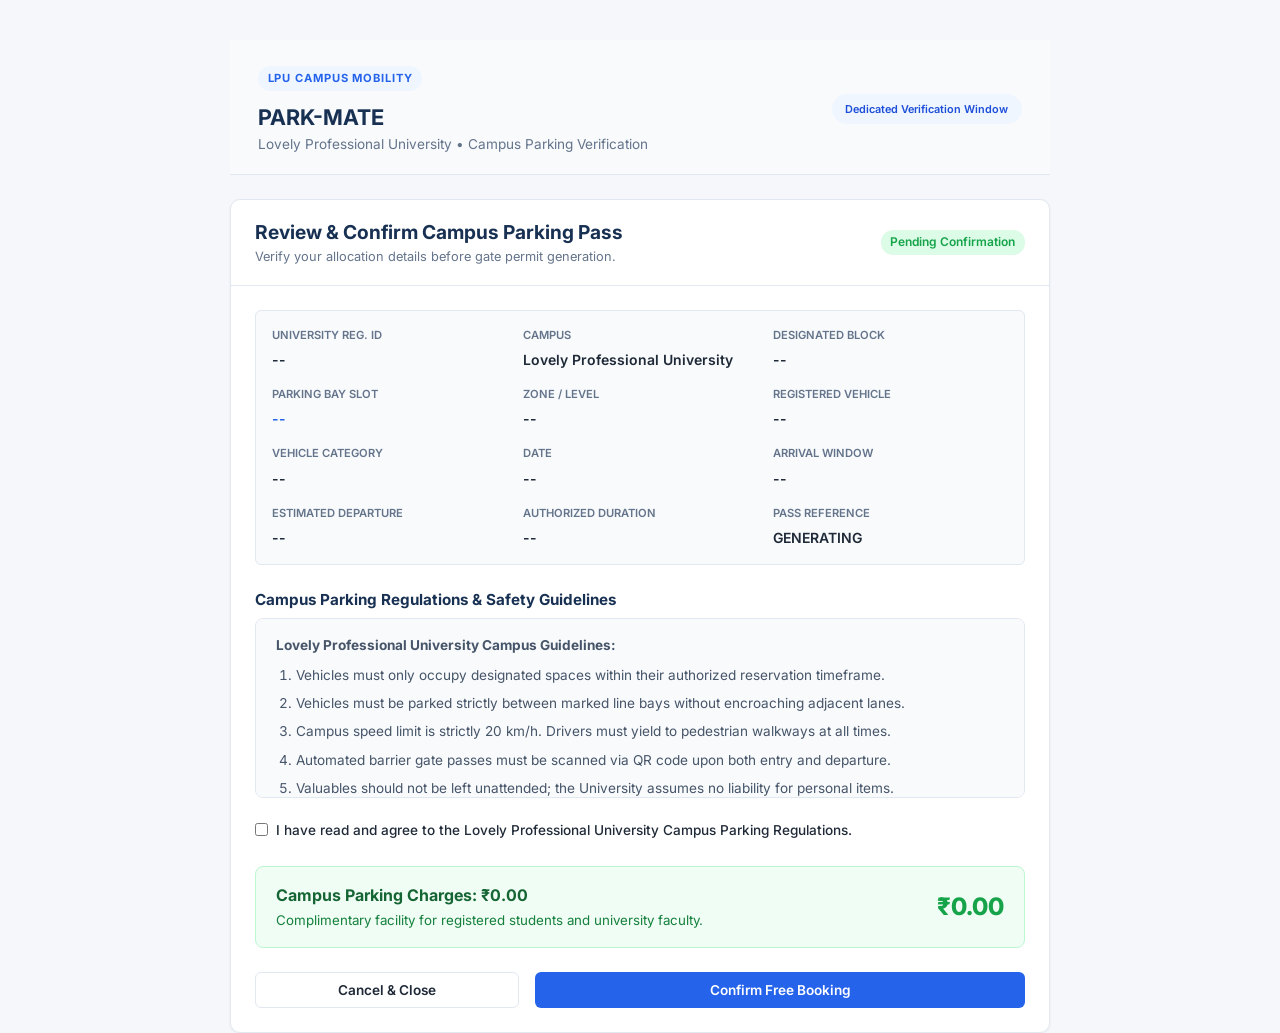
==== commit 71a82656: "Add files via upload" ====
--- a/PARK-MATE/booking-confirmation.html
+++ b/PARK-MATE/booking-confirmation.html
@@ -3,159 +3,59 @@
 <head>
   <meta charset="UTF-8">
   <meta name="viewport" content="width=device-width, initial-scale=1.0">
-  <title>Confirm Campus Parking Reservation | Lovely Professional University</title>
-  <meta name="description" content="Official LPU Campus Parking Pass Confirmation Portal.">
-
-  <!-- Typography -->
+  <title>Confirm Campus Parking Pass | Lovely Professional University</title>
   <link rel="preconnect" href="https://fonts.googleapis.com">
   <link rel="preconnect" href="https://fonts.gstatic.com" crossorigin>
   <link href="https://fonts.googleapis.com/css2?family=Inter:wght@300;400;500;600;700&display=swap" rel="stylesheet">
-
-  <!-- Shared CSS Styles -->
   <link rel="stylesheet" href="css/style.css">
   <link rel="stylesheet" href="css/components.css">
-
   <style>
-    /* Specific styling for the confirmation page */
-    body {
-      background-color: #F5F7FA;
-      min-height: 100vh;
-      display: flex;
-      flex-direction: column;
-    }
-
-    .confirm-page-container {
+    .confirm-page-wrap {
       max-width: 860px;
       margin: 2.5rem auto;
       padding: 0 1.25rem;
-      width: 100%;
-      flex: 1;
-    }
-
-    .confirm-header-bar {
+    }
+    .terms-box {
+      max-height: 180px;
+      overflow-y: auto;
+      background: #F8FAFC;
+      border: 1px solid #E2E8F0;
+      border-radius: 8px;
+      padding: 1rem 1.25rem;
+      font-size: 0.85rem;
+      color: #475569;
+      line-height: 1.6;
+      margin-bottom: 1.25rem;
+    }
+    .terms-box ol {
+      padding-left: 1.25rem;
+      margin-top: 0.5rem;
+    }
+    .terms-box li {
+      margin-bottom: 0.4rem;
+    }
+    .charge-summary-box {
+      background: #F0FDF4;
+      border: 1px solid #BBF7D0;
+      border-radius: 8px;
+      padding: 1rem 1.25rem;
       display: flex;
       justify-content: space-between;
       align-items: center;
-      margin-bottom: 1.75rem;
-      padding-bottom: 1.25rem;
-      border-bottom: 1px solid var(--border-color);
-    }
-
-    .confirm-brand-wrap {
-      display: flex;
-      align-items: center;
-      gap: 0.85rem;
-    }
-
-    .confirm-brand-icon {
-      width: 36px;
-      height: 36px;
-      color: var(--primary-navy);
-      background: #EFF6FF;
-      padding: 6px;
-      border-radius: 8px;
-    }
-
-    .portal-tag {
-      font-size: 0.75rem;
-      font-weight: 700;
-      letter-spacing: 0.05em;
-      color: var(--accent-blue);
-      background: #EFF6FF;
-      padding: 0.3rem 0.75rem;
-      border-radius: 20px;
-      border: 1px solid #BFDBFE;
-    }
-
-    /* Summary Grid */
-    .summary-grid {
-      display: grid;
-      grid-template-columns: repeat(auto-fit, minmax(200px, 1fr));
-      gap: 1.25rem;
-      background: var(--bg-subtle);
-      border: 1px solid var(--border-color);
-      border-radius: var(--radius-sm);
-      padding: 1.25rem;
-      margin-bottom: 1.75rem;
-    }
-
-    /* Terms and Conditions Box */
-    .terms-box {
-      max-height: 180px;
-      overflow-y: auto;
-      background: #FFFFFF;
-      border: 1px solid var(--border-color);
-      border-radius: var(--radius-sm);
-      padding: 1rem 1.25rem;
-      font-size: 0.825rem;
-      color: #475569;
-      line-height: 1.6;
-      margin-bottom: 1.25rem;
-    }
-
-    .terms-box ol {
-      padding-left: 1.25rem;
-      margin-top: 0.5rem;
-    }
-
-    .terms-box li {
-      margin-bottom: 0.45rem;
-    }
-
-    .terms-checkbox-wrap {
-      background: #F8FAFC;
-      border: 1px solid #CBD5E1;
-      border-radius: var(--radius-sm);
-      padding: 0.85rem 1rem;
       margin-bottom: 1.5rem;
-      display: flex;
-      align-items: center;
-    }
-
-    .terms-checkbox-wrap input[type="checkbox"] {
-      width: 18px;
-      height: 18px;
-      accent-color: var(--accent-blue);
-      cursor: pointer;
-      margin-right: 0.75rem;
-      flex-shrink: 0;
-    }
-
-    .terms-checkbox-wrap label {
-      font-size: 0.875rem;
-      font-weight: 600;
-      color: var(--text-main);
-      cursor: pointer;
-      user-select: none;
-    }
-
-    /* Charge Summary (₹0.00 Free Prototype) */
-    .charge-summary-box {
-      background: #F0FDF4;
-      border: 1px solid #BBF7D0;
-      border-radius: var(--radius-sm);
-      padding: 1.25rem 1.5rem;
-      display: flex;
-      justify-content: space-between;
-      align-items: center;
-      margin-bottom: 1.75rem;
-    }
-
+    }
     .charge-amount {
-      font-size: 1.75rem;
+      font-size: 1.5rem;
       font-weight: 800;
       color: #16A34A;
     }
-
-    /* Success Screen */
     .success-card {
       text-align: center;
       padding: 3rem 2rem;
     }
-
     .success-icon-wrap {
-      width: 76px;
-      height: 76px;
+      width: 72px;
+      height: 72px;
       background: #DCFCE7;
       color: #16A34A;
       border-radius: 50%;
@@ -164,114 +64,50 @@
       justify-content: center;
       margin-bottom: 1.25rem;
     }
-
     .qr-render-area {
-      background: #FFFFFF;
-      padding: 1.25rem;
+      background: white;
+      padding: 1rem;
       display: inline-block;
-      border-radius: var(--radius-md);
-      border: 1px solid var(--border-color);
-      box-shadow: var(--shadow-sm);
-      margin: 1.5rem 0;
-    }
-
-    .pass-receipt-box {
-      background: var(--bg-subtle);
-      border: 1px solid var(--border-color);
-      border-radius: var(--radius-sm);
-      padding: 1.25rem;
-      max-width: 480px;
-      margin: 0 auto 1.75rem auto;
-      text-align: left;
-    }
-
-    .receipt-row {
-      display: flex;
-      justify-content: space-between;
-      margin-bottom: 0.5rem;
-      font-size: 0.85rem;
-    }
-
-    .receipt-row:last-child {
-      margin-bottom: 0;
-    }
-
-    @media print {
-      body {
-        background: #FFFFFF;
-      }
-      .confirm-header-bar,
-      .action-row-footer,
-      #btn-return-dashboard {
-        display: none !important;
-      }
-      .confirm-page-container {
-        margin: 0;
-        padding: 0;
-        max-width: 100%;
-      }
-      .card {
-        border: none;
-        box-shadow: none;
-      }
-      .qr-render-area {
-        box-shadow: none;
-      }
+      border-radius: 12px;
+      border: 1px solid #E2E8F0;
+      box-shadow: 0 4px 12px rgba(0, 0, 0, 0.05);
+      margin: 1.25rem 0;
     }
   </style>
 </head>
-<body class="theme-lpu">
-
-  <div class="confirm-page-container">
-    <!-- Top University Portal Bar -->
-    <header class="confirm-header-bar">
-      <div class="confirm-brand-wrap">
-        <svg class="confirm-brand-icon" viewBox="0 0 24 24" fill="none" stroke="currentColor" stroke-width="2">
-          <path d="M19 17h2c.6 0 1-.4 1-1v-3c0-.9-.7-1.7-1.5-1.9C18.7 10.6 16 10 16 10s-1.3-1.4-2.2-2.3c-.5-.4-1.1-.7-1.8-.7H5c-.6 0-1.1.4-1.4.9l-1.5 2.8C2.1 10.7 2 11.3 2 12v4c0 .6.4 1 1 1h2"/>
-          <circle cx="7" cy="17" r="2"/>
-          <path d="M9 17h6"/>
-          <circle cx="17" cy="17" r="2"/>
-        </svg>
-        <div>
-          <div class="brand-badge">LPU SMART MOBILITY</div>
-          <h1 style="font-size: 1.25rem; color: var(--primary-navy); margin: 0; font-weight: 700;">WHERE DO/DID I PARK?</h1>
-          <p style="color: var(--text-secondary); font-size: 0.8rem; margin: 0;">Lovely Professional University • Campus Parking System</p>
-        </div>
-      </div>
-      <div class="portal-tag">Official Pass Checkout (New Window)</div>
-    </header>
-
-    <!-- State 1: Fallback if tab opened directly with no pending selection -->
-    <div class="card hidden" id="no-pending-card">
-      <div class="card-body text-center" style="padding: 3rem 1.5rem;">
-        <div style="font-size: 2.5rem; margin-bottom: 0.5rem;">⚠️</div>
-        <h2 style="font-size: 1.25rem; color: var(--primary-navy);">No Pending Parking Selection Found</h2>
-        <p style="color: var(--text-secondary); margin: 0.5rem 0 1.5rem 0; font-size: 0.875rem;">
-          You can select an available parking bay from the main dashboard interactive map before confirming.
-        </p>
-        <button class="btn btn-primary" onclick="window.close()">Close Window</button>
+<body class="theme-lpu" style="background-color: #F5F7FA;">
+
+  <div class="confirm-page-wrap">
+    <!-- Header -->
+    <div class="login-header" style="margin-bottom: 1.5rem; text-align: left; display: flex; justify-content: space-between; align-items: center;">
+      <div>
+        <div class="brand-badge">LPU CAMPUS MOBILITY</div>
+        <h1 style="font-size: 1.35rem; color: #183153; margin: 0.25rem 0 0 0; font-weight: 700;">PARK-MATE</h1>
+        <p style="color: #64748B; font-size: 0.85rem; margin: 0;">Lovely Professional University • Campus Parking Verification</p>
+      </div>
+      <div class="feat-tag" style="background: #EFF6FF; color: #1D4ED8; font-weight: 600; padding: 0.4rem 0.85rem; border-radius: 20px;">
+        Dedicated Verification Window
       </div>
     </div>
 
-    <!-- State 2: Active Booking Review & Agreement Form -->
+    <!-- Review Card -->
     <div class="card" id="booking-review-card">
       <div class="card-header">
         <div>
           <h2 class="card-title" style="font-size: 1.2rem;">Review &amp; Confirm Campus Parking Pass</h2>
-          <p class="card-sub">Please review the details below before completing your reservation.</p>
-        </div>
-        <span class="status-pill status-avail">Pending User Confirmation</span>
+          <p class="card-sub">Verify your allocation details before gate permit generation.</p>
+        </div>
+        <span class="status-pill status-avail">Pending Confirmation</span>
       </div>
 
       <div class="card-body">
-        <!-- Summary Meta Grid -->
-        <div class="summary-grid">
-          <div class="meta-item">
-            <span class="meta-label">Campus User ID</span>
+        <div class="drawer-meta-grid" style="grid-template-columns: repeat(auto-fit, minmax(200px, 1fr)); margin-bottom: 1.5rem;">
+          <div class="meta-item">
+            <span class="meta-label">University Reg. ID</span>
             <strong class="meta-val" id="summary-userid">--</strong>
           </div>
           <div class="meta-item">
-            <span class="meta-label">University</span>
+            <span class="meta-label">Campus</span>
             <span class="meta-val">Lovely Professional University</span>
           </div>
           <div class="meta-item">
@@ -279,15 +115,15 @@
             <strong class="meta-val" id="summary-block">--</strong>
           </div>
           <div class="meta-item">
-            <span class="meta-label">Parking Bay / Slot ID</span>
-            <strong class="meta-val" id="summary-slot" style="color: var(--accent-blue);">--</strong>
-          </div>
-          <div class="meta-item">
-            <span class="meta-label">Floor / Zone</span>
+            <span class="meta-label">Parking Bay Slot</span>
+            <strong class="meta-val" id="summary-slot" style="color: #2563EB;">--</strong>
+          </div>
+          <div class="meta-item">
+            <span class="meta-label">Zone / Level</span>
             <span class="meta-val" id="summary-zone">--</span>
           </div>
           <div class="meta-item">
-            <span class="meta-label">Vehicle Registration</span>
+            <span class="meta-label">Registered Vehicle</span>
             <strong class="meta-val" id="summary-veh">--</strong>
           </div>
           <div class="meta-item">
@@ -295,11 +131,11 @@
             <span class="meta-val" id="summary-veh-type">--</span>
           </div>
           <div class="meta-item">
-            <span class="meta-label">Reservation Date</span>
+            <span class="meta-label">Date</span>
             <span class="meta-val" id="summary-date">--</span>
           </div>
           <div class="meta-item">
-            <span class="meta-label">Arrival Time</span>
+            <span class="meta-label">Arrival Window</span>
             <span class="meta-val" id="summary-arrival">--</span>
           </div>
           <div class="meta-item">
@@ -307,190 +143,138 @@
             <span class="meta-val" id="summary-departure">--</span>
           </div>
           <div class="meta-item">
-            <span class="meta-label">Duration</span>
+            <span class="meta-label">Authorized Duration</span>
             <span class="meta-val" id="summary-duration">--</span>
           </div>
           <div class="meta-item">
-            <span class="meta-label">System Ref. Code</span>
-            <span class="meta-val" id="summary-refcode">AUTO-GENERATING</span>
-          </div>
-        </div>
-
-        <!-- Demonstration Terms & Conditions Box -->
-        <h3 style="font-size: 0.95rem; color: var(--primary-navy); margin-bottom: 0.5rem; font-weight: 700;">
-          Campus Parking Terms &amp; Conditions
-        </h3>
+            <span class="meta-label">Pass Reference</span>
+            <span class="meta-val" id="summary-refcode">GENERATING</span>
+          </div>
+        </div>
+
+        <h3 style="font-size: 0.95rem; color: #183153; margin-bottom: 0.4rem; font-weight: 700;">Campus Parking Regulations &amp; Safety Guidelines</h3>
         <div class="terms-box">
-          <strong>Proposed Demonstration Regulations – Lovely Professional University:</strong>
+          <strong>Lovely Professional University Campus Guidelines:</strong>
           <ol>
-            <li>Parking spaces must only be used during the reserved schedule.</li>
-            <li>Users must park only in their assigned parking slot strictly inside the yellow/white marked lines.</li>
-            <li>Users must follow university parking regulations and campus speed limits (20 km/h max).</li>
-            <li>Users must not leave vehicles beyond their reserved duration without an authorized extension.</li>
-            <li>The university is not responsible for personal belongings left inside vehicles.</li>
-            <li>Users must maintain campus parking discipline and follow instructions from security personnel.</li>
+            <li>Vehicles must only occupy designated spaces within their authorized reservation timeframe.</li>
+            <li>Vehicles must be parked strictly between marked line bays without encroaching adjacent lanes.</li>
+            <li>Campus speed limit is strictly 20 km/h. Drivers must yield to pedestrian walkways at all times.</li>
+            <li>Automated barrier gate passes must be scanned via QR code upon both entry and departure.</li>
+            <li>Valuables should not be left unattended; the University assumes no liability for personal items.</li>
+            <li>Unauthorized overnight parking or blocking emergency lanes will incur estate disciplinary action.</li>
           </ol>
         </div>
 
-        <!-- Mandatory Terms Checkbox -->
-        <div class="terms-checkbox-wrap">
-          <input type="checkbox" id="terms-agree-checkbox">
-          <label for="terms-agree-checkbox">
-            I have read and agree to the Lovely Professional University campus parking Terms &amp; Conditions.
+        <div style="margin-bottom: 1.5rem;">
+          <label class="checkbox-label" style="font-weight: 500; color: #1F2937;">
+            <input type="checkbox" id="terms-agree-checkbox">
+            <span>I have read and agree to the Lovely Professional University Campus Parking Regulations.</span>
           </label>
         </div>
 
-        <!-- ₹0.00 Free Pricing Notice -->
         <div class="charge-summary-box">
           <div>
-            <strong style="color: #166534; font-size: 1rem; display: block;">Parking Charges: ₹0.00</strong>
-            <small style="color: #15803D; font-size: 0.8rem;">Complimentary campus parking for students &amp; staff. Total Amount Payable: ₹0.00</small>
+            <strong style="color: #166534; display: block;">Campus Parking Charges: ₹0.00</strong>
+            <small style="color: #15803D;">Complimentary facility for registered students and university faculty.</small>
           </div>
           <div class="charge-amount">₹0.00</div>
         </div>
 
-        <!-- Action Row -->
-        <div style="display: flex; gap: 1rem; flex-wrap: wrap;" class="action-row-footer">
-          <button type="button" class="btn btn-secondary" onclick="window.close()" style="flex: 1;">
-            Cancel &amp; Close Tab
-          </button>
-          <button type="button" id="btn-final-confirm" class="btn btn-primary" style="flex: 2;" disabled>
-            Confirm Free Booking
-          </button>
+        <div style="display: flex; gap: 1rem; flex-wrap: wrap;">
+          <button type="button" class="btn btn-secondary" onclick="window.close()" style="flex: 1;">Cancel &amp; Close</button>
+          <button type="button" id="btn-final-confirm" class="btn btn-primary" style="flex: 2;" disabled>Confirm Free Booking</button>
         </div>
       </div>
     </div>
 
-    <!-- State 3: Confirmed Success Screen with QR Pass -->
+    <!-- Success Card -->
     <div class="card success-card hidden" id="booking-success-card">
       <div class="success-icon-wrap">
-        <svg viewBox="0 0 24 24" width="40" height="40" fill="none" stroke="currentColor" stroke-width="2.5">
+        <svg viewBox="0 0 24 24" width="38" height="38" fill="none" stroke="currentColor" stroke-width="2.5">
           <polyline points="20 6 9 17 4 12"></polyline>
         </svg>
       </div>
 
-      <h2 style="font-size: 1.5rem; color: var(--primary-navy); margin-bottom: 0.25rem; font-weight: 700;">
-        Parking Reservation Confirmed!
-      </h2>
-      <p style="color: var(--text-secondary); font-size: 0.875rem; margin-bottom: 1.25rem;">
-        Your digital campus gate pass is registered in the LPU Automated Barrier System.
-      </p>
-
-      <!-- SVG QR Code Destination -->
-      <div class="qr-render-area" id="success-qr-box">
-        <!-- Generated SVG QR code rendered here -->
-      </div>
-
-      <!-- Receipt Information -->
-      <div class="pass-receipt-box">
-        <div class="receipt-row">
-          <span style="color: var(--text-secondary);">Booking Pass ID:</span>
-          <strong id="final-booking-id" style="color: var(--accent-blue);">--</strong>
-        </div>
-        <div class="receipt-row">
-          <span style="color: var(--text-secondary);">Assigned Bay:</span>
+      <h2 style="font-size: 1.5rem; color: #183153; margin-bottom: 0.25rem;">Parking Permit Confirmed!</h2>
+      <p style="color: #64748B; margin-bottom: 1.5rem;">Your campus gate pass is registered in the LPU Automated Barrier Gate System.</p>
+
+      <div class="qr-render-area" id="success-qr-box"></div>
+
+      <div style="background: #F8FAFC; border: 1px solid #E2E8F0; border-radius: 8px; padding: 1rem; max-width: 440px; margin: 0 auto 1.5rem auto; text-align: left; font-size: 0.85rem;">
+        <div style="display: flex; justify-content: space-between; margin-bottom: 0.4rem;">
+          <span style="color: #64748B;">Booking ID:</span>
+          <strong id="final-booking-id" style="color: #2563EB;">--</strong>
+        </div>
+        <div style="display: flex; justify-content: space-between; margin-bottom: 0.4rem;">
+          <span style="color: #64748B;">Assigned Bay:</span>
           <strong id="final-assigned-bay">--</strong>
         </div>
-        <div class="receipt-row">
-          <span style="color: var(--text-secondary);">Vehicle Registration:</span>
+        <div style="display: flex; justify-content: space-between; margin-bottom: 0.4rem;">
+          <span style="color: #64748B;">Vehicle Number:</span>
           <span id="final-veh-reg">--</span>
         </div>
-        <div class="receipt-row">
-          <span style="color: var(--text-secondary);">Validity Schedule:</span>
+        <div style="display: flex; justify-content: space-between;">
+          <span style="color: #64748B;">Validity:</span>
           <span id="final-time-window">--</span>
-        </div>
-        <div class="receipt-row" style="border-top: 1px dashed var(--border-color); padding-top: 0.5rem; margin-top: 0.5rem;">
-          <span style="color: var(--text-secondary);">Status:</span>
-          <strong style="color: var(--status-available);">CONFIRMED (FREE PASS)</strong>
         </div>
       </div>
 
       <div style="display: flex; gap: 1rem; justify-content: center; flex-wrap: wrap;">
         <button class="btn btn-secondary" onclick="window.print()">
-          <svg viewBox="0 0 24 24" width="18" height="18" fill="none" stroke="currentColor" stroke-width="2">
-            <polyline points="6 9 6 2 18 2 18 9"></polyline>
-            <path d="M6 18H4a2 2 0 0 1-2-2v-5a2 2 0 0 1 2-2h16a2 2 0 0 1 2 2v5a2 2 0 0 1-2 2h-2"></path>
-            <rect x="6" y="14" width="12" height="8"></rect>
-          </svg>
+          <svg viewBox="0 0 24 24" width="18" height="18" fill="none" stroke="currentColor" stroke-width="2"><polyline points="6 9 6 2 18 2 18 9"></polyline><path d="M6 18H4a2 2 0 0 1-2-2v-5a2 2 0 0 1 2-2h16a2 2 0 0 1 2 2v5a2 2 0 0 1-2 2h-2"></path><rect x="6" y="14" width="12" height="8"></rect></svg>
           <span>Print Gate Slip</span>
         </button>
-        <button class="btn btn-primary" id="btn-return-dashboard">
-          <span>Return to Dashboard / Close Tab</span>
-        </button>
-      </div>
-
-      <p style="margin-top: 1.25rem; font-size: 0.8rem; color: var(--text-muted);">
-        The main dashboard tab has updated its availability and active bookings automatically via background sync.
-      </p>
+        <button class="btn btn-primary" id="btn-return-dashboard">Return to Dashboard / Close Tab</button>
+      </div>
+      <p style="margin-top: 1rem; font-size: 0.8rem; color: #94A3B8;">The main dashboard tab has updated its availability and bookings automatically.</p>
     </div>
   </div>
 
-  <!-- Shared data & storage engines -->
   <script src="js/data.js"></script>
   <script src="js/storage.js"></script>
-
   <script>
     document.addEventListener('DOMContentLoaded', () => {
       const pendingStr = localStorage.getItem('lpu_pending_booking');
-      const noPendingCard = document.getElementById('no-pending-card');
-      const reviewCard = document.getElementById('booking-review-card');
-      const successCard = document.getElementById('booking-success-card');
-
-      // 1. Verify that pending booking data exists
       if (!pendingStr) {
-        noPendingCard.classList.remove('hidden');
-        reviewCard.classList.add('hidden');
+        alert('No pending booking details found. Please return to the dashboard.');
+        window.close();
         return;
       }
 
-      let pending;
-      try {
-        pending = JSON.parse(pendingStr);
-      } catch (err) {
-        noPendingCard.classList.remove('hidden');
-        reviewCard.classList.add('hidden');
-        return;
-      }
-
-      const currentUser = AppStorage.getUser() || 'LPU_STUDENT';
-
-      // 2. Populate booking summary details
-      document.getElementById('summary-userid').textContent = currentUser;
+      const pending = JSON.parse(pendingStr);
+      const user = AppStorage.getUser() || '12629947';
+
+      document.getElementById('summary-userid').textContent = user;
       document.getElementById('summary-block').textContent = 'Block ' + pending.block;
       document.getElementById('summary-slot').textContent = pending.slotId;
-      document.getElementById('summary-zone').textContent = pending.zone || 'Ground Floor';
-      document.getElementById('summary-veh').textContent = pending.vehicleReg;
-      document.getElementById('summary-veh-type').textContent = pending.vehicleType === '2w' ? 'Two-Wheeler' : 'Four-Wheeler / EV';
+      document.getElementById('summary-zone').textContent = pending.zone || 'Zone A';
+      document.getElementById('summary-veh').textContent = pending.vehicleReg || 'PB 08 CC 4821';
+      document.getElementById('summary-veh-type').textContent = pending.vehicleType === '2w' ? 'Two-Wheeler' : 'Four-Wheeler';
       document.getElementById('summary-date').textContent = pending.date;
       document.getElementById('summary-arrival').textContent = pending.arrivalTime;
       document.getElementById('summary-departure').textContent = pending.departureTime;
       document.getElementById('summary-duration').textContent = pending.duration + ' Hour(s)';
-      document.getElementById('summary-refcode').textContent = 'REQ-' + Math.floor(100000 + Math.random() * 900000);
-
-      // 3. Mandatory Terms & Conditions Checkbox logic
-      const termsCheckbox = document.getElementById('terms-agree-checkbox');
-      const confirmButton = document.getElementById('btn-final-confirm');
-
-      termsCheckbox.addEventListener('change', () => {
-        confirmButton.disabled = !termsCheckbox.checked;
+      document.getElementById('summary-refcode').textContent = 'LPU-GATE-' + Math.floor(100000 + Math.random() * 900000);
+
+      const termsCheck = document.getElementById('terms-agree-checkbox');
+      const confirmBtn = document.getElementById('btn-final-confirm');
+
+      termsCheck.addEventListener('change', () => {
+        confirmBtn.disabled = !termsCheck.checked;
       });
 
-      // 4. Booking Confirmation Handler
-      confirmButton.addEventListener('click', () => {
-        if (!termsCheckbox.checked) {
-          alert('You must read and accept the campus parking Terms & Conditions to confirm.');
-          return;
-        }
+      confirmBtn.addEventListener('click', () => {
+        if (!termsCheck.checked) return;
 
         const newBookingId = 'LPU-PRK-' + Math.floor(100000 + Math.random() * 900000);
         const confirmedBooking = {
           id: newBookingId,
-          userId: currentUser,
+          userId: user,
           block: pending.block,
           slotId: pending.slotId,
           zone: pending.zone || 'Zone A',
-          vehicleReg: pending.vehicleReg,
-          vehicleType: pending.vehicleType,
+          vehicleReg: pending.vehicleReg || 'PB 08 CC 4821',
+          vehicleType: pending.vehicleType || '4w',
           date: pending.date,
           arrivalTime: pending.arrivalTime,
           departureTime: pending.departureTime,
@@ -499,23 +283,20 @@
           createdAt: new Date().toISOString()
         };
 
-        // A. Persist booking into My Bookings storage
-        const currentBookings = AppStorage.getBookings();
-        currentBookings.unshift(confirmedBooking);
-        AppStorage.saveBookings(currentBookings);
-
-        // B. Update slot status in the parking database to 'reserved'
+        const allBookings = AppStorage.getBookings();
+        allBookings.unshift(confirmedBooking);
+        AppStorage.saveBookings(allBookings);
+
         AppStorage.updateSlotStatus(pending.slotId, 'reserved');
 
-        // C. Record notification
         AppStorage.addNotification({
           title: 'Booking Confirmed: ' + pending.slotId,
-          message: `Your reservation at Block ${pending.block} for ${pending.date} (${pending.arrivalTime} - ${pending.departureTime}) is active.`,
+          message: `Your reservation at Block ${pending.block} for ${pending.date} (${pending.arrivalTime} - ${pending.departureTime}) is confirmed.`,
           type: 'success'
         });
 
-        // D. Cross-Tab Signal Broadcast (triggers storage listener in original dashboard tab)
-        localStorage.setItem(AppStorage.KEYS.SYNC_SIGNAL, JSON.stringify({
+        // Trigger real-time cross-tab sync to update main tab
+        localStorage.setItem('lpu_booking_sync_signal', JSON.stringify({
           type: 'BOOKING_CREATED',
           bookingId: newBookingId,
           slotId: pending.slotId,
@@ -523,33 +304,25 @@
           timestamp: Date.now()
         }));
 
-        // E. Clear pending state
         localStorage.removeItem('lpu_pending_booking');
 
-        // F. Render Success Confirmation Screen
-        reviewCard.classList.add('hidden');
-        successCard.classList.remove('hidden');
+        document.getElementById('booking-review-card').classList.add('hidden');
+        document.getElementById('booking-success-card').classList.remove('hidden');
 
         document.getElementById('final-booking-id').textContent = '#' + newBookingId;
         document.getElementById('final-assigned-bay').textContent = `${pending.slotId} (Block ${pending.block})`;
-        document.getElementById('final-veh-reg').textContent = pending.vehicleReg;
+        document.getElementById('final-veh-reg').textContent = confirmedBooking.vehicleReg;
         document.getElementById('final-time-window').textContent = `${pending.date} • ${pending.arrivalTime} to ${pending.departureTime}`;
 
-        // G. Render dynamic standalone SVG QR Code
-        const qrSvg = generateConfirmationSvgQr(`LPU-PARKING-PASS:${newBookingId}:${pending.slotId}:${pending.vehicleReg}`);
-        document.getElementById('success-qr-box').innerHTML = qrSvg;
+        document.getElementById('success-qr-box').innerHTML = generateStandaloneSvgQr(`LPU-PARKING-PASS:${newBookingId}:${pending.slotId}:${confirmedBooking.vehicleReg}`);
       });
 
-      // 5. Close Tab & Return to Dashboard
       document.getElementById('btn-return-dashboard').addEventListener('click', () => {
         window.close();
       });
     });
 
-    /**
-     * Standalone vector QR code generator for gate passes
-     */
-    function generateConfirmationSvgQr(payload) {
+    function generateStandaloneSvgQr(payload) {
       let hash = 0;
       for (let i = 0; i < payload.length; i++) {
         hash = (hash << 5) - hash + payload.charCodeAt(i);
@@ -569,7 +342,6 @@
             const lc = c < 7 ? c : (c >= size - 7 ? c - (size - 7) : c);
             if (lr === 0 || lr === 6 || lc === 0 || lc === 6) isBlack = true;
             else if (lr >= 2 && lr <= 4 && lc >= 2 && lc <= 4) isBlack = true;
-            else isBlack = false;
           } else {
             const val = Math.abs(Math.sin((r * size + c) + hash));
             isBlack = val > 0.45;
--- a/PARK-MATE/css/style.css
+++ b/PARK-MATE/css/style.css
@@ -1,60 +1,42 @@
 /* ==========================================================================
-   PROJECT: WHERE DO/DID I PARK?
-   ORGANIZATION: Lovely Professional University (LPU), Punjab, India
-   FILE: css/style.css
-   PURPOSE: Core design tokens, CSS variables, typography, reset, 
-            dedicated login screen layout, and application shell layout.
+   css/style.css
+   Base variables, typography, reset, authentication card, sidebar,
+   Interactive Campus Navigation GIS styles, and Slot Booking Drawer fixes.
    ========================================================================== */
 
-/* --------------------------------------------------------------------------
-   1. DESIGN TOKENS & CSS VARIABLES (Clean University SaaS Palette)
-   -------------------------------------------------------------------------- */
 :root {
-  /* Brand & Layout Colors */
   --primary-navy: #183153;
   --primary-navy-dark: #0f1f35;
   --accent-blue: #2563EB;
   --accent-blue-hover: #1D4ED8;
-  --accent-blue-light: #EFF6FF;
   --bg-page: #F5F7FA;
   --bg-card: #FFFFFF;
   --bg-subtle: #F8FAFC;
   
-  /* Typography & Neutral Colors */
   --text-main: #1F2937;
   --text-secondary: #64748B;
   --text-muted: #94A3B8;
   --border-color: #E2E8F0;
   --border-light: #F1F5F9;
 
-  /* Campus Parking Status Indicators */
   --status-available: #16A34A;
   --status-available-bg: #DCFCE7;
   --status-occupied: #DC2626;
   --status-occupied-bg: #FEE2E2;
   --status-reserved: #D97706;
   --status-reserved-bg: #FEF3C7;
-  --status-unavailable: #94A3B8;
-  --status-unavailable-bg: #F1F5F9;
-
-  /* Layout Dimensions */
+
   --sidebar-width: 260px;
   --topbar-height: 70px;
-  
-  /* Radii & Elevations */
-  --radius-xs: 4px;
   --radius-sm: 6px;
   --radius-md: 10px;
   --radius-lg: 14px;
   --shadow-sm: 0 1px 3px rgba(0, 0, 0, 0.05);
   --shadow-md: 0 4px 12px rgba(15, 31, 53, 0.06);
   --shadow-lg: 0 10px 25px rgba(15, 31, 53, 0.1);
-  --transition: all 0.2s cubic-bezier(0.4, 0, 0.2, 1);
-}
-
-/* --------------------------------------------------------------------------
-   2. GLOBAL RESET & BASE STYLES
-   -------------------------------------------------------------------------- */
+  --transition: all 0.2s ease-in-out;
+}
+
 *, *::before, *::after {
   box-sizing: border-box;
   margin: 0;
@@ -63,30 +45,18 @@
 
 html, body {
   height: 100%;
-  font-family: 'Inter', -apple-system, BlinkMacSystemFont, "Segoe UI", Roboto, "Helvetica Neue", Arial, sans-serif;
+  font-family: 'Inter', -apple-system, BlinkMacSystemFont, "Segoe UI", Roboto, sans-serif;
   color: var(--text-main);
   background-color: var(--bg-page);
   line-height: 1.5;
   -webkit-font-smoothing: antialiased;
-  -moz-osx-font-smoothing: grayscale;
-}
-
-button, input, select, textarea {
-  font-family: inherit;
-}
-
-/* Utility Helpers */
+}
+
 .hidden {
   display: none !important;
 }
 
-.text-left { text-align: left; }
-.text-center { text-align: center; }
-.text-right { text-align: right; }
-
-/* --------------------------------------------------------------------------
-   3. FIRST PAGE: LOGIN SCREEN
-   -------------------------------------------------------------------------- */
+/* ==================== LOGIN & SIGNUP SCREEN ==================== */
 .login-wrapper {
   min-height: 100vh;
   display: flex;
@@ -103,17 +73,11 @@
   border-radius: var(--radius-lg);
   box-shadow: 0 20px 40px rgba(0, 0, 0, 0.25);
   overflow: hidden;
-  animation: fadeInLogin 0.35s ease-out;
-}
-
-@keyframes fadeInLogin {
-  from { opacity: 0; transform: translateY(12px); }
-  to { opacity: 1; transform: translateY(0); }
 }
 
 .login-header {
   background: #F8FAFC;
-  padding: 1.75rem 2rem 1.25rem 2rem;
+  padding: 1.5rem 1.75rem 1.25rem 1.75rem;
   border-bottom: 1px solid var(--border-color);
   text-align: center;
 }
@@ -124,11 +88,10 @@
   font-weight: 700;
   letter-spacing: 0.08em;
   color: var(--accent-blue);
-  background: var(--accent-blue-light);
+  background: #EFF6FF;
   padding: 0.25rem 0.6rem;
   border-radius: 20px;
-  margin-bottom: 0.5rem;
-  text-transform: uppercase;
+  margin-bottom: 0.4rem;
 }
 
 .logo-group {
@@ -138,89 +101,104 @@
   gap: 0.5rem;
 }
 
-.brand-icon {
-  width: 26px;
-  height: 26px;
+.login-title {
+  font-size: 1.2rem;
+  font-weight: 800;
   color: var(--primary-navy);
-  flex-shrink: 0;
-}
-
-.login-title {
+  letter-spacing: -0.01em;
+}
+
+.login-uni {
+  font-size: 0.8rem;
+  color: var(--text-secondary);
+  margin-top: 0.15rem;
+}
+
+.login-body {
+  padding: 1.75rem;
+}
+
+.form-title {
   font-size: 1.2rem;
   font-weight: 700;
   color: var(--primary-navy);
-  letter-spacing: -0.01em;
-}
-
-.login-uni {
-  font-size: 0.85rem;
+  margin-bottom: 0.2rem;
+}
+
+.form-subtitle {
+  font-size: 0.825rem;
   color: var(--text-secondary);
-  margin-top: 0.2rem;
-  font-weight: 500;
-}
-
-.login-body {
-  padding: 2rem;
-}
-
-.form-title {
-  font-size: 1.25rem;
-  font-weight: 700;
+  margin-bottom: 1.25rem;
+}
+
+.auth-tabs-group {
+  display: flex;
+  background: #F1F5F9;
+  border-radius: var(--radius-sm);
+  padding: 4px;
+  margin-bottom: 1.25rem;
+}
+
+.auth-tab-btn {
+  flex: 1;
+  background: transparent;
+  border: none;
+  font-family: inherit;
+  font-size: 0.825rem;
+  font-weight: 600;
+  padding: 0.45rem 0.75rem;
+  border-radius: 4px;
+  color: var(--text-secondary);
+  cursor: pointer;
+  transition: var(--transition);
+}
+
+.auth-tab-btn.active {
+  background: #FFFFFF;
   color: var(--primary-navy);
-  margin-bottom: 0.25rem;
-}
-
-.form-subtitle {
-  font-size: 0.875rem;
-  color: var(--text-secondary);
-  margin-bottom: 1.5rem;
-}
-
-.form-actions-inline {
-  display: flex;
-  justify-content: space-between;
-  align-items: center;
-  margin-bottom: 1.25rem;
+  box-shadow: 0 1px 3px rgba(0, 0, 0, 0.08);
+}
+
+.captcha-wrapper {
+  display: flex;
+  justify-content: center;
+  align-items: center;
+  margin: 1rem 0;
+  min-height: 65px;
 }
 
 .login-footer {
   background: #F8FAFC;
-  padding: 1rem;
+  padding: 0.85rem;
   text-align: center;
   font-size: 0.75rem;
   color: var(--text-secondary);
   border-top: 1px solid var(--border-color);
 }
 
-.demo-tag {
-  color: var(--accent-blue);
-  font-weight: 600;
-  margin-top: 0.25rem;
-}
-
-/* --------------------------------------------------------------------------
-   4. APPLICATION SHELL & SIDEBAR NAVIGATION
-   -------------------------------------------------------------------------- */
+/* ==================== APP DASHBOARD SHELL ==================== */
 .app-layout {
   display: flex;
   height: 100vh;
   overflow: hidden;
 }
 
-/* Sidebar Structure */
 .sidebar {
   width: var(--sidebar-width);
-  background-color: var(--primary-navy);
+  background: #091728 url('../images/sidebar-bg.png') center bottom / cover no-repeat;
   color: #FFFFFF;
   display: flex;
   flex-direction: column;
   flex-shrink: 0;
   z-index: 100;
+  border-right: 1px solid rgba(255, 255, 255, 0.07);
+  box-shadow: 4px 0 24px rgba(0, 0, 0, 0.3);
   transition: transform 0.3s ease;
+  position: relative;
 }
 
 .sidebar-header {
-  height: var(--topbar-height);
+  height: 80px;
   display: flex;
   align-items: center;
   justify-content: space-between;
@@ -231,28 +209,42 @@
 .brand-block {
   display: flex;
   align-items: center;
-  gap: 0.75rem;
-}
-
-.sidebar-brand-icon {
-  width: 26px;
-  height: 26px;
-  color: #93C5FD;
+  gap: 0.85rem;
+}
+
+.brand-logo-p {
+  width: 38px;
+  height: 38px;
+  background: linear-gradient(135deg, #3B82F6 0%, #2563EB 100%);
+  color: #FFFFFF;
+  font-weight: 900;
+  font-size: 1.35rem;
+  display: flex;
+  align-items: center;
+  justify-content: center;
+  border-radius: 10px;
+  box-shadow: 0 4px 12px rgba(37, 99, 235, 0.45);
+  letter-spacing: -0.02em;
+}
+
+.brand-text-group {
+  display: flex;
+  flex-direction: column;
 }
 
 .sidebar-title {
-  font-size: 0.95rem;
-  font-weight: 700;
-  letter-spacing: -0.01em;
+  font-size: 1.05rem;
+  font-weight: 800;
+  letter-spacing: 0.02em;
   color: #FFFFFF;
-  line-height: 1.2;
+  line-height: 1.15;
 }
 
 .sidebar-sub {
   display: block;
-  font-size: 0.7rem;
+  font-size: 0.725rem;
   color: #94A3B8;
-  font-weight: 400;
+  font-weight: 500;
 }
 
 .mobile-close-btn {
@@ -262,13 +254,12 @@
   color: #FFFFFF;
   font-size: 1.25rem;
   cursor: pointer;
-  padding: 0.25rem;
 }
 
 .sidebar-nav {
   flex: 1;
   overflow-y: auto;
-  padding: 1rem 0.75rem;
+  padding: 1.15rem 0.85rem;
 }
 
 .nav-list {
@@ -276,96 +267,120 @@
 }
 
 .nav-item {
-  margin-bottom: 0.25rem;
+  margin-bottom: 0.4rem;
 }
 
 .nav-link {
   width: 100%;
   display: flex;
   align-items: center;
-  gap: 0.75rem;
-  padding: 0.65rem 0.85rem;
-  background: transparent;
-  border: none;
-  border-radius: var(--radius-md);
+  gap: 0.85rem;
+  padding: 0.72rem 1rem;
+  background: rgba(255, 255, 255, 0.04);
+  border: 1px solid rgba(255, 255, 255, 0.07);
+  border-radius: 12px;
   color: #CBD5E1;
-  font-size: 0.875rem;
+  font-size: 0.86rem;
   font-weight: 500;
   cursor: pointer;
-  transition: var(--transition);
+  transition: all 0.2s cubic-bezier(0.16, 1, 0.3, 1);
   text-align: left;
+  box-sizing: border-box;
 }
 
 .nav-link svg {
   width: 18px;
   height: 18px;
   flex-shrink: 0;
+  stroke-width: 2.2;
 }
 
 .nav-link:hover {
-  background-color: rgba(255, 255, 255, 0.07);
+  background-color: rgba(255, 255, 255, 0.09);
+  border-color: rgba(255, 255, 255, 0.16);
   color: #FFFFFF;
+  transform: translateX(2px);
 }
 
 .nav-link.active {
-  background-color: var(--accent-blue);
+  background: linear-gradient(135deg, #2563EB 0%, #1D4ED8 100%);
+  border-color: rgba(255, 255, 255, 0.25);
   color: #FFFFFF;
-  font-weight: 600;
+  font-weight: 700;
+  box-shadow: 0 4px 16px rgba(37, 99, 235, 0.45);
+  transform: none;
+}
+
+.nav-link.active svg {
+  color: #FFFFFF;
 }
 
 .nav-count-badge {
   margin-left: auto;
-  background: rgba(255, 255, 255, 0.15);
-  font-size: 0.7rem;
-  font-weight: 700;
-  padding: 0.15rem 0.5rem;
-  border-radius: 12px;
+  min-width: 22px;
+  height: 22px;
+  padding: 0 6px;
+  border-radius: 11px;
+  background: #2563EB;
+  color: #FFFFFF;
+  font-size: 0.72rem;
+  font-weight: 800;
+  display: inline-flex !important;
+  align-items: center;
+  justify-content: center;
+  flex-shrink: 0;
+  line-height: 1;
+  box-sizing: border-box;
 }
 
 .nav-count-badge.red {
   background: #EF4444;
+  box-shadow: 0 2px 8px rgba(239, 68, 68, 0.45);
+}
+
+.nav-link.active .nav-count-badge {
+  background: rgba(255, 255, 255, 0.22);
   color: #FFFFFF;
 }
 
 .admin-pill {
   margin-top: 1rem;
-  border: 1px dashed rgba(255, 255, 255, 0.2);
+  border: 1px dashed rgba(255, 255, 255, 0.22);
 }
 
 .sidebar-footer {
-  padding: 1rem;
-  border-top: 1px solid rgba(255, 255, 255, 0.08);
+  padding: 1rem 1.25rem;
+  border-top: 1px solid rgba(255, 255, 255, 0.15);
+  background: transparent;
 }
 
 .btn-logout {
   width: 100%;
   display: flex;
   align-items: center;
-  gap: 0.5rem;
-  background: rgba(255, 255, 255, 0.05);
+  gap: 0.65rem;
+  background: transparent;
   border: none;
-  border-radius: var(--radius-sm);
-  padding: 0.5rem 0.75rem;
+  padding: 0.4rem 0.2rem;
   color: #F87171;
-  font-size: 0.85rem;
-  font-weight: 500;
+  font-size: 0.9rem;
+  font-weight: 600;
   cursor: pointer;
-  transition: var(--transition);
+  transition: all 0.2s ease;
 }
 
 .btn-logout:hover {
-  background: rgba(239, 68, 68, 0.15);
-  color: #FCA5A5;
+  color: #FB7185;
+  transform: translateX(3px);
 }
 
 .btn-logout svg {
-  width: 16px;
-  height: 16px;
-}
-
-/* --------------------------------------------------------------------------
-   5. MAIN WORKSPACE & TOPBAR HEADER
-   -------------------------------------------------------------------------- */
+  width: 18px;
+  height: 18px;
+  color: #F87171;
+}
+
+/* ==================== WORKSPACE & TOPBAR ==================== */
 .main-content {
   flex: 1;
   display: flex;
@@ -374,7 +389,6 @@
   background-color: var(--bg-page);
 }
 
-/* Topbar */
 .topbar {
   height: var(--topbar-height);
   background: #FFFFFF;
@@ -399,7 +413,6 @@
   border: none;
   cursor: pointer;
   color: var(--primary-navy);
-  padding: 0.25rem;
 }
 
 .hamburger-btn svg {
@@ -416,7 +429,6 @@
   font-size: 0.95rem;
   font-weight: 700;
   color: var(--primary-navy);
-  line-height: 1.2;
 }
 
 .campus-sub {
@@ -424,7 +436,6 @@
   color: var(--text-secondary);
 }
 
-/* Global Top Search Bar */
 .topbar-search {
   flex: 1;
   max-width: 380px;
@@ -464,7 +475,6 @@
   gap: 1rem;
 }
 
-/* Round Notification Button */
 .dropdown-wrap {
   position: relative;
 }
@@ -505,7 +515,6 @@
   border: 2px solid #FFFFFF;
 }
 
-/* Profile Pill in Topbar */
 .user-pill {
   display: flex;
   align-items: center;
@@ -515,12 +524,6 @@
   background: var(--bg-subtle);
   border: 1px solid var(--border-color);
   cursor: pointer;
-  transition: var(--transition);
-}
-
-.user-pill:hover {
-  background: #FFFFFF;
-  border-color: var(--text-muted);
 }
 
 .avatar-circle {
@@ -553,13 +556,10 @@
   color: var(--text-secondary);
 }
 
-/* --------------------------------------------------------------------------
-   6. VIEW ROUTING CONTAINERS & TRANSITIONS
-   -------------------------------------------------------------------------- */
 .views-wrapper {
   flex: 1;
   overflow-y: auto;
-  padding: 1.75rem;
+  padding: 1.5rem 1.75rem;
 }
 
 .content-view {
@@ -568,10 +568,876 @@
 
 .content-view.active {
   display: block;
-  animation: fadeIn 0.25s ease-in;
+  animation: fadeIn 0.2s ease-in;
 }
 
 @keyframes fadeIn {
   from { opacity: 0; transform: translateY(4px); }
   to { opacity: 1; transform: translateY(0); }
+}
+
+/* ==========================================================================
+   SLOT DETAIL DRAWER & BUTTON SVG FIXES
+   ========================================================================== */
+.slot-drawer {
+  position: absolute;
+  top: 0;
+  right: 0;
+  width: 380px;
+  height: 100%;
+  background: #FFFFFF;
+  border-left: 1px solid var(--border-color);
+  box-shadow: -4px 0 20px rgba(0, 0, 0, 0.12);
+  z-index: 50;
+  display: flex;
+  flex-direction: column;
+  overflow-y: auto;
+}
+
+.drawer-header {
+  padding: 1.1rem 1.25rem;
+  border-bottom: 1px solid var(--border-color);
+  display: flex;
+  align-items: flex-start;
+  justify-content: space-between;
+}
+
+.badge-slot {
+  display: inline-block;
+  font-size: 0.75rem;
+  font-weight: 800;
+  color: var(--accent-blue);
+  margin-bottom: 0.2rem;
+}
+
+.drawer-title {
+  font-size: 1.05rem;
+  font-weight: 800;
+  color: var(--primary-navy);
+}
+
+.drawer-body {
+  padding: 1.25rem;
+  flex: 1;
+  overflow-y: auto;
+}
+
+.drawer-meta-grid {
+  display: grid;
+  grid-template-columns: 1fr 1fr;
+  gap: 0.85rem;
+  margin-bottom: 1.25rem;
+  padding-bottom: 1.1rem;
+  border-bottom: 1px solid var(--border-color);
+}
+
+.meta-label {
+  display: block;
+  font-size: 0.68rem;
+  font-weight: 700;
+  color: var(--text-secondary);
+  text-transform: uppercase;
+  margin-bottom: 0.2rem;
+}
+
+.meta-val {
+  font-size: 0.82rem;
+  font-weight: 700;
+  color: var(--text-main);
+}
+
+.form-section-title {
+  font-size: 0.92rem;
+  font-weight: 800;
+  color: var(--primary-navy);
+  margin-bottom: 0.85rem;
+}
+
+.form-row {
+  display: flex;
+  gap: 0.75rem;
+  margin-bottom: 0.85rem;
+}
+
+.flex-1 {
+  flex: 1;
+}
+
+.fee-free-notice {
+  display: flex;
+  align-items: center;
+  gap: 0.65rem;
+  background: #F0FDF4;
+  border: 1px solid #BBF7D0;
+  padding: 0.65rem 0.85rem;
+  border-radius: var(--radius-sm);
+  font-size: 0.76rem;
+  color: #166534;
+  margin: 1rem 0;
+}
+
+.free-pill {
+  background: #16A34A;
+  color: #FFFFFF;
+  font-size: 0.65rem;
+  font-weight: 800;
+  padding: 0.2rem 0.5rem;
+  border-radius: 4px;
+  flex-shrink: 0;
+}
+
+/* Fix for oversized button SVG inside booking drawer */
+#btn-proceed-booking {
+  display: flex !important;
+  align-items: center !important;
+  justify-content: center !important;
+  gap: 0.65rem !important;
+  width: 100% !important;
+  padding: 0.85rem 1.25rem !important;
+  cursor: pointer;
+}
+
+#btn-proceed-booking svg {
+  width: 18px !important;
+  height: 18px !important;
+  max-width: 18px !important;
+  max-height: 18px !important;
+  flex-shrink: 0 !important;
+}
+
+.occupied-message-card {
+  text-align: center;
+  padding: 2.2rem 1.25rem;
+  background: #FEF2F2;
+  border: 1px dashed #FCA5A5;
+  border-radius: 12px;
+  margin-top: 1rem;
+}
+
+.occupied-message-card .occ-icon {
+  font-size: 2.5rem;
+  margin-bottom: 0.5rem;
+}
+
+.occupied-message-card h4 {
+  font-size: 1rem;
+  font-weight: 800;
+  color: #DC2626;
+  margin-bottom: 0.4rem;
+}
+
+.occupied-message-card p {
+  font-size: 0.8rem;
+  color: #64748B;
+  line-height: 1.45;
+}
+
+/* ==========================================================================
+   REDESIGNED CAMPUS NAVIGATION & INTERACTIVE 600-ACRE MAP STYLES
+   ========================================================================== */
+
+.cnav-header {
+  display: flex;
+  flex-direction: column;
+  gap: 0.9rem;
+  margin-bottom: 1.1rem;
+}
+
+.cnav-badge-row {
+  display: flex;
+  flex-wrap: wrap;
+  align-items: center;
+  gap: 0.6rem;
+  margin-bottom: 0.35rem;
+}
+
+.cnav-live-pill {
+  display: inline-flex;
+  align-items: center;
+  gap: 0.4rem;
+  font-size: 0.7rem;
+  font-weight: 800;
+  letter-spacing: 0.06em;
+  color: #1D4ED8;
+  background: #DBEAFE;
+  padding: 0.22rem 0.65rem;
+  border-radius: 20px;
+}
+
+.pulse-dot {
+  width: 7px;
+  height: 7px;
+  border-radius: 50%;
+  background: #2563EB;
+  box-shadow: 0 0 0 0 rgba(37, 99, 235, 0.7);
+  animation: pulseDot 1.8s infinite;
+}
+
+@keyframes pulseDot {
+  0% { box-shadow: 0 0 0 0 rgba(37, 99, 235, 0.6); }
+  70% { box-shadow: 0 0 0 7px rgba(37, 99, 235, 0); }
+  100% { box-shadow: 0 0 0 0 rgba(37, 99, 235, 0); }
+}
+
+.cnav-hint-pill {
+  font-size: 0.75rem;
+  font-weight: 600;
+  color: #475569;
+  background: #F1F5F9;
+  border: 1px solid #E2E8F0;
+  padding: 0.2rem 0.7rem;
+  border-radius: 20px;
+}
+
+.cnav-filter-bar {
+  display: flex;
+  flex-wrap: wrap;
+  align-items: center;
+  justify-content: space-between;
+  gap: 0.75rem;
+  background: #FFFFFF;
+  padding: 0.65rem 0.9rem;
+  border-radius: var(--radius-md);
+  border: 1px solid var(--border-color);
+  box-shadow: var(--shadow-sm);
+}
+
+.cnav-search-wrap {
+  position: relative;
+  min-width: 280px;
+  flex: 1;
+  max-width: 390px;
+}
+
+.cnav-search-wrap svg {
+  position: absolute;
+  left: 0.75rem;
+  top: 50%;
+  transform: translateY(-50%);
+  width: 16px;
+  height: 16px;
+  color: var(--text-muted);
+}
+
+.cnav-search-wrap input {
+  width: 100%;
+  padding: 0.48rem 0.85rem 0.48rem 2.2rem;
+  font-size: 0.82rem;
+  border-radius: 8px;
+  border: 1px solid var(--border-color);
+  background: var(--bg-subtle);
+  outline: none;
+  transition: var(--transition);
+}
+
+.cnav-search-wrap input:focus {
+  background: #FFFFFF;
+  border-color: var(--accent-blue);
+  box-shadow: 0 0 0 3px rgba(37, 99, 235, 0.12);
+}
+
+.cnav-search-dropdown {
+  position: absolute;
+  top: calc(100% + 6px);
+  left: 0;
+  right: 0;
+  background: #FFFFFF;
+  border: 1px solid var(--border-color);
+  border-radius: 10px;
+  box-shadow: var(--shadow-lg);
+  max-height: 280px;
+  overflow-y: auto;
+  z-index: 60;
+}
+
+.cnav-search-item {
+  display: flex;
+  align-items: center;
+  justify-content: space-between;
+  padding: 0.55rem 0.85rem;
+  border-bottom: 1px solid var(--border-light);
+  cursor: pointer;
+  font-size: 0.8rem;
+  transition: background 0.15s;
+}
+
+.cnav-search-item:hover {
+  background: #EFF6FF;
+}
+
+.cnav-cat-pills {
+  display: flex;
+  flex-wrap: wrap;
+  gap: 0.4rem;
+}
+
+.cnav-cat-btn {
+  padding: 0.4rem 0.75rem;
+  font-size: 0.76rem;
+  font-weight: 600;
+  border-radius: 20px;
+  border: 1px solid var(--border-color);
+  background: #F8FAFC;
+  color: var(--text-secondary);
+  cursor: pointer;
+  transition: var(--transition);
+}
+
+.cnav-cat-btn:hover {
+  border-color: #CBD5E1;
+  color: var(--primary-navy);
+}
+
+.cnav-cat-btn.active {
+  background: var(--primary-navy);
+  color: #FFFFFF;
+  border-color: var(--primary-navy);
+}
+
+/* Main Workspace Layout */
+.cnav-workspace {
+  display: grid;
+  grid-template-columns: 335px 1fr;
+  gap: 1.15rem;
+  height: calc(100vh - 235px);
+  min-height: 610px;
+}
+
+.cnav-sidebar-card {
+  background: #FFFFFF;
+  border-radius: var(--radius-lg);
+  border: 1px solid var(--border-color);
+  box-shadow: var(--shadow-sm);
+  padding: 1.1rem;
+  display: flex;
+  flex-direction: column;
+  overflow-y: auto;
+}
+
+.cnav-panel-header {
+  display: flex;
+  align-items: center;
+  justify-content: space-between;
+  margin-bottom: 0.85rem;
+}
+
+.cnav-swap-btn {
+  background: #EFF6FF;
+  color: #1D4ED8;
+  border: 1px solid #BFDBFE;
+  border-radius: 6px;
+  padding: 0.25rem 0.6rem;
+  font-size: 0.75rem;
+  font-weight: 700;
+  cursor: pointer;
+  transition: var(--transition);
+}
+
+.cnav-swap-btn:hover {
+  background: #DBEAFE;
+}
+
+.pin-dot {
+  display: inline-block;
+  width: 9px;
+  height: 9px;
+  border-radius: 50%;
+  margin-right: 4px;
+}
+
+.pin-dot.start { background: #16A34A; }
+.pin-dot.end { background: #DC2626; }
+
+.cnav-mode-row {
+  display: grid;
+  grid-template-columns: repeat(3, 1fr);
+  gap: 0.4rem;
+  margin-bottom: 0.85rem;
+}
+
+.cnav-mode-btn {
+  padding: 0.42rem 0.3rem;
+  font-size: 0.74rem;
+  font-weight: 600;
+  border: 1px solid var(--border-color);
+  background: #F8FAFC;
+  border-radius: 7px;
+  cursor: pointer;
+  color: var(--text-secondary);
+  transition: var(--transition);
+}
+
+.cnav-mode-btn.active {
+  background: #EFF6FF;
+  color: #1D4ED8;
+  border-color: #3B82F6;
+  font-weight: 700;
+}
+
+.cnav-metrics-grid {
+  display: grid;
+  grid-template-columns: repeat(3, 1fr);
+  gap: 0.45rem;
+  margin: 0.95rem 0;
+  padding: 0.7rem;
+  background: #F8FAFC;
+  border: 1px solid var(--border-color);
+  border-radius: 10px;
+  text-align: center;
+}
+
+.cnav-metric-item {
+  display: flex;
+  flex-direction: column;
+}
+
+.cnav-m-val {
+  font-size: 0.95rem;
+  font-weight: 800;
+  color: var(--accent-blue);
+}
+
+.cnav-m-lbl {
+  font-size: 0.68rem;
+  color: var(--text-secondary);
+}
+
+.cnav-steps-wrap {
+  flex: 1;
+  display: flex;
+  flex-direction: column;
+  min-height: 0;
+}
+
+.cnav-steps-header {
+  display: flex;
+  align-items: center;
+  justify-content: space-between;
+  margin-bottom: 0.55rem;
+}
+
+.cnav-steps-header h4 {
+  font-size: 0.82rem;
+  font-weight: 700;
+  color: var(--primary-navy);
+}
+
+.cnav-via-badge {
+  font-size: 0.68rem;
+  font-weight: 600;
+  color: #047857;
+  background: #D1FAE5;
+  padding: 0.15rem 0.5rem;
+  border-radius: 12px;
+}
+
+.cnav-steps-list {
+  list-style: none;
+  overflow-y: auto;
+  padding-right: 4px;
+  display: flex;
+  flex-direction: column;
+  gap: 0.5rem;
+}
+
+.cnav-steps-list li {
+  display: flex;
+  align-items: flex-start;
+  gap: 0.6rem;
+  font-size: 0.78rem;
+  color: #334155;
+  background: #F8FAFC;
+  padding: 0.55rem 0.65rem;
+  border-radius: 8px;
+  border-left: 3px solid #3B82F6;
+  line-height: 1.38;
+}
+
+.cnav-step-num {
+  width: 20px;
+  height: 20px;
+  border-radius: 50%;
+  background: #DBEAFE;
+  color: #1D4ED8;
+  font-size: 0.7rem;
+  font-weight: 800;
+  display: inline-flex;
+  align-items: center;
+  justify-content: center;
+  flex-shrink: 0;
+}
+
+/* Interactive Map Container */
+.cnav-map-container {
+  position: relative;
+  background: #E2E8F0;
+  border-radius: var(--radius-lg);
+  border: 1px solid #CBD5E1;
+  box-shadow: var(--shadow-md);
+  overflow: hidden;
+  display: flex;
+  flex-direction: column;
+  user-select: none;
+}
+
+.cnav-map-overlay-top {
+  position: absolute;
+  top: 12px;
+  left: 12px;
+  right: 12px;
+  display: flex;
+  align-items: center;
+  justify-content: space-between;
+  gap: 0.75rem;
+  z-index: 25;
+  pointer-events: none;
+}
+
+.cnav-legend-chips {
+  display: flex;
+  flex-wrap: wrap;
+  gap: 0.4rem;
+  background: rgba(255, 255, 255, 0.92);
+  backdrop-filter: blur(8px);
+  padding: 0.4rem 0.7rem;
+  border-radius: 10px;
+  border: 1px solid rgba(203, 213, 225, 0.8);
+  box-shadow: 0 4px 12px rgba(15, 23, 42, 0.08);
+  pointer-events: auto;
+}
+
+.cnav-chip {
+  display: inline-flex;
+  align-items: center;
+  gap: 0.35rem;
+  font-size: 0.7rem;
+  font-weight: 600;
+  color: #334155;
+  padding-right: 0.35rem;
+}
+
+.cnav-chip i {
+  width: 9px;
+  height: 9px;
+  border-radius: 3px;
+  display: inline-block;
+}
+
+.cnav-zoom-bar {
+  display: flex;
+  align-items: center;
+  gap: 0.3rem;
+  background: rgba(255, 255, 255, 0.95);
+  backdrop-filter: blur(8px);
+  padding: 0.3rem;
+  border-radius: 10px;
+  border: 1px solid #CBD5E1;
+  box-shadow: 0 4px 12px rgba(15, 23, 42, 0.1);
+  pointer-events: auto;
+}
+
+.cnav-zoom-readout {
+  font-size: 0.72rem;
+  font-weight: 800;
+  color: var(--primary-navy);
+  padding: 0 0.45rem;
+  min-width: 46px;
+  text-align: center;
+}
+
+.cnav-ctrl-btn {
+  width: 30px;
+  height: 30px;
+  border-radius: 7px;
+  border: 1px solid #E2E8F0;
+  background: #FFFFFF;
+  color: var(--primary-navy);
+  font-size: 1rem;
+  font-weight: 800;
+  cursor: pointer;
+  display: inline-flex;
+  align-items: center;
+  justify-content: center;
+  transition: var(--transition);
+}
+
+.cnav-ctrl-btn.text-btn {
+  width: auto;
+  padding: 0 0.6rem;
+  font-size: 0.72rem;
+  font-weight: 700;
+}
+
+.cnav-ctrl-btn:hover {
+  background: #EFF6FF;
+  border-color: #93C5FD;
+  color: #1D4ED8;
+}
+
+/* Map Viewport & Transform Canvas */
+.cnav-viewport {
+  flex: 1;
+  width: 100%;
+  height: 100%;
+  overflow: hidden;
+  cursor: grab;
+  position: relative;
+  background: #DCE6D5;
+}
+
+.cnav-viewport.is-panning {
+  cursor: grabbing !important;
+}
+
+.cnav-canvas {
+  width: 2600px;
+  height: 1750px;
+  transform-origin: 0 0;
+  will-change: transform;
+}
+
+.cnav-svg-holder {
+  width: 100%;
+  height: 100%;
+}
+
+/* SVG Map Nodes & Animations */
+.campus-node-group {
+  cursor: pointer;
+  transition: opacity 0.2s ease, filter 0.2s ease;
+}
+
+.campus-node-group:hover .node-building-rect {
+  stroke-width: 3.5px;
+  filter: drop-shadow(0 6px 14px rgba(15, 23, 42, 0.28));
+}
+
+.campus-node-group:hover .node-icon-badge {
+  transform: scale(1.16);
+}
+
+.campus-node-group.dimmed {
+  opacity: 0.18;
+  pointer-events: none;
+}
+
+.campus-node-group.selected-node .node-building-rect {
+  stroke: #2563EB !important;
+  stroke-width: 4.5px !important;
+}
+
+.node-icon-badge {
+  transform-box: fill-box;
+  transform-origin: center;
+  transition: transform 0.18s cubic-bezier(0.34, 1.56, 0.64, 1);
+}
+
+.route-path-animated {
+  stroke-dasharray: 14 10;
+  animation: routeFlow 1s linear infinite;
+}
+
+@keyframes routeFlow {
+  to { stroke-dashoffset: -24; }
+}
+
+/* Map Bottom Overlay */
+.cnav-map-overlay-bottom {
+  position: absolute;
+  bottom: 12px;
+  left: 12px;
+  right: 12px;
+  display: flex;
+  align-items: center;
+  justify-content: space-between;
+  pointer-events: none;
+  z-index: 20;
+}
+
+.cnav-scale-box {
+  display: flex;
+  align-items: center;
+  gap: 0.45rem;
+  background: rgba(255, 255, 255, 0.9);
+  padding: 0.3rem 0.65rem;
+  border-radius: 8px;
+  border: 1px solid #CBD5E1;
+  font-size: 0.7rem;
+  font-weight: 700;
+  color: #334155;
+}
+
+.cnav-scale-line {
+  width: 55px;
+  height: 5px;
+  border: 2px solid #1E293B;
+  border-top: none;
+}
+
+.cnav-coords-readout {
+  background: rgba(15, 23, 42, 0.82);
+  color: #F8FAFC;
+  padding: 0.3rem 0.75rem;
+  border-radius: 8px;
+  font-size: 0.7rem;
+  font-weight: 600;
+  letter-spacing: 0.02em;
+}
+
+/* Floating Place Details Inspector Card */
+.cnav-inspector {
+  position: absolute;
+  top: 64px;
+  right: 14px;
+  width: 340px;
+  background: rgba(255, 255, 255, 0.98);
+  backdrop-filter: blur(12px);
+  border-radius: 14px;
+  border: 1px solid #CBD5E1;
+  box-shadow: 0 20px 38px rgba(15, 23, 42, 0.22);
+  z-index: 35;
+  overflow: hidden;
+  animation: slideInRight 0.22s cubic-bezier(0.16, 1, 0.3, 1);
+}
+
+@keyframes slideInRight {
+  from { opacity: 0; transform: translateX(18px); }
+  to { opacity: 1; transform: translateX(0); }
+}
+
+.cnav-insp-header {
+  display: flex;
+  align-items: flex-start;
+  justify-content: space-between;
+  gap: 0.65rem;
+  padding: 0.95rem 1rem;
+  background: linear-gradient(135deg, #0F1F35 0%, #1E3A8A 100%);
+  color: #FFFFFF;
+}
+
+.cnav-insp-badge-wrap {
+  display: flex;
+  align-items: center;
+  gap: 0.65rem;
+}
+
+.cnav-insp-icon {
+  width: 38px;
+  height: 38px;
+  border-radius: 10px;
+  background: rgba(255, 255, 255, 0.16);
+  display: flex;
+  align-items: center;
+  justify-content: center;
+  font-size: 1.25rem;
+  flex-shrink: 0;
+}
+
+.cnav-insp-cat {
+  display: block;
+  font-size: 0.65rem;
+  font-weight: 800;
+  letter-spacing: 0.08em;
+  color: #93C5FD;
+  text-transform: uppercase;
+}
+
+.cnav-insp-title {
+  font-size: 0.95rem;
+  font-weight: 800;
+  color: #FFFFFF;
+  line-height: 1.25;
+}
+
+.cnav-insp-close {
+  background: rgba(255, 255, 255, 0.14);
+  border: none;
+  color: #FFFFFF;
+  width: 26px;
+  height: 26px;
+  border-radius: 50%;
+  cursor: pointer;
+  font-size: 0.8rem;
+  display: flex;
+  align-items: center;
+  justify-content: center;
+}
+
+.cnav-insp-close:hover {
+  background: rgba(255, 255, 255, 0.28);
+}
+
+.cnav-insp-body {
+  padding: 1rem;
+}
+
+.cnav-insp-desc {
+  font-size: 0.79rem;
+  color: #475569;
+  line-height: 1.45;
+  margin-bottom: 0.85rem;
+}
+
+.cnav-insp-meta {
+  display: grid;
+  grid-template-columns: 1fr 1fr;
+  gap: 0.5rem;
+  margin-bottom: 0.85rem;
+}
+
+.insp-meta-box {
+  background: #F8FAFC;
+  border: 1px solid #E2E8F0;
+  padding: 0.45rem 0.6rem;
+  border-radius: 8px;
+}
+
+.insp-m-lbl {
+  display: block;
+  font-size: 0.65rem;
+  font-weight: 600;
+  color: #64748B;
+  margin-bottom: 0.1rem;
+}
+
+.insp-meta-box strong {
+  font-size: 0.76rem;
+  color: #0F172A;
+}
+
+.cnav-insp-tags-wrap {
+  margin-bottom: 0.95rem;
+}
+
+.cnav-insp-tags {
+  display: flex;
+  flex-wrap: wrap;
+  gap: 0.35rem;
+  margin-top: 0.3rem;
+}
+
+.cnav-tag-pill {
+  font-size: 0.68rem;
+  font-weight: 600;
+  background: #EFF6FF;
+  color: #1E40AF;
+  border: 1px solid #BFDBFE;
+  padding: 0.18rem 0.5rem;
+  border-radius: 12px;
+}
+
+.cnav-insp-actions {
+  display: flex;
+  flex-wrap: wrap;
+  gap: 0.45rem;
+}
+
+@media (max-width: 1100px) {
+  .cnav-workspace {
+    grid-template-columns: 1fr;
+    height: auto;
+  }
+  .cnav-map-container {
+    height: 600px;
+  }
 }
--- a/PARK-MATE/css/components.css
+++ b/PARK-MATE/css/components.css
@@ -1,6 +1,6 @@
 /* ==========================================================================
-   CSS DIRECTORY: components.css
-   Reusable UI widgets, buttons, forms, interactive map canvas and cards.
+   css/components.css
+   Reusable UI widgets, cards, IoT Radar Matrix, lot floorplan, modals, and drawers.
    ========================================================================== */
 
 /* Buttons */
@@ -10,7 +10,7 @@
   justify-content: center;
   gap: 0.5rem;
   font-family: inherit;
-  font-size: 0.875rem;
+  font-size: 0.85rem;
   font-weight: 600;
   padding: 0.55rem 1.15rem;
   border-radius: var(--radius-sm);
@@ -120,7 +120,7 @@
 
 .form-hint {
   display: block;
-  font-size: 0.75rem;
+  font-size: 0.725rem;
   color: var(--text-secondary);
   margin-top: 0.25rem;
 }
@@ -179,12 +179,54 @@
 
 .flex-1 { flex: 1; }
 
+/* Optional Vehicle Toggle Button */
+.vehicle-toggle-container {
+  margin: 1rem 0;
+}
+
+.btn-vehicle-toggle {
+  width: 100%;
+  display: flex;
+  align-items: center;
+  justify-content: center;
+  gap: 0.5rem;
+  padding: 0.65rem 1rem;
+  background: #F8FAFC;
+  border: 1px dashed #CBD5E1;
+  border-radius: var(--radius-sm);
+  color: var(--accent-blue);
+  font-size: 0.85rem;
+  font-weight: 600;
+  cursor: pointer;
+  transition: var(--transition);
+}
+
+.btn-vehicle-toggle:hover {
+  background: #EFF6FF;
+  border-color: var(--accent-blue);
+}
+
+.toggle-plus-icon {
+  font-size: 1.15rem;
+  font-weight: 700;
+  line-height: 1;
+}
+
+.optional-vehicle-box {
+  background: #F8FAFC;
+  border: 1px solid var(--border-color);
+  border-radius: var(--radius-sm);
+  padding: 0.85rem;
+  margin-bottom: 1rem;
+  animation: fadeIn 0.2s ease-in-out;
+}
+
 /* Alerts */
 .alert-box {
   padding: 0.75rem 1rem;
   border-radius: var(--radius-sm);
-  font-size: 0.85rem;
-  margin-bottom: 1.25rem;
+  font-size: 0.825rem;
+  margin-bottom: 1.15rem;
 }
 
 .alert-danger {
@@ -243,7 +285,7 @@
 
 .welcome-heading {
   font-size: 1.5rem;
-  font-weight: 700;
+  font-weight: 800;
   color: var(--primary-navy);
 }
 
@@ -259,7 +301,7 @@
   flex-shrink: 0;
 }
 
-/* KPI Statistics Grid */
+/* Stats Cards */
 .stats-grid {
   display: grid;
   grid-template-columns: repeat(auto-fit, minmax(220px, 1fr));
@@ -295,14 +337,14 @@
 .stat-icon-wrap.purple { background: #F3E8FF; color: #9333EA; }
 
 .stat-info { display: flex; flex-direction: column; }
-.stat-label { font-size: 0.775rem; font-weight: 600; color: var(--text-secondary); text-transform: uppercase; }
-.stat-value { font-size: 1.5rem; font-weight: 700; color: var(--primary-navy); line-height: 1.2; margin: 0.15rem 0; }
-.stat-sub { font-size: 0.75rem; color: var(--text-muted); }
+.stat-label { font-size: 0.75rem; font-weight: 600; color: var(--text-secondary); text-transform: uppercase; }
+.stat-value { font-size: 1.5rem; font-weight: 800; color: var(--primary-navy); line-height: 1.2; margin: 0.15rem 0; }
+.stat-sub { font-size: 0.725rem; color: var(--text-muted); }
 .text-green { color: var(--status-available) !important; }
 .text-red { color: var(--status-occupied) !important; }
 .text-purple { color: #9333EA !important; }
 
-/* Dashboard Columns */
+/* Dashboard Content Grid */
 .dashboard-cols {
   display: grid;
   grid-template-columns: 2fr 1fr;
@@ -331,7 +373,7 @@
   box-shadow: var(--shadow-sm);
 }
 
-.mini-block-name { font-weight: 700; font-size: 0.9rem; color: var(--primary-navy); }
+.mini-block-name { font-weight: 700; font-size: 0.85rem; color: var(--primary-navy); }
 .mini-block-pct { font-size: 0.8rem; font-weight: 600; margin-top: 0.2rem; }
 .progress-bar-wrap {
   width: 100%;
@@ -343,13 +385,13 @@
 }
 .progress-fill { height: 100%; border-radius: 4px; }
 
-/* Timeline Activity */
+/* Activity Timeline */
 .activity-timeline { list-style: none; }
 .timeline-item {
   display: flex;
   gap: 0.75rem;
-  padding-bottom: 1rem;
-  margin-bottom: 1rem;
+  padding-bottom: 0.85rem;
+  margin-bottom: 0.85rem;
   border-bottom: 1px dashed var(--border-color);
 }
 .timeline-item:last-child { border-bottom: none; margin-bottom: 0; padding-bottom: 0; }
@@ -361,10 +403,10 @@
   margin-top: 0.4rem;
   flex-shrink: 0;
 }
-.timeline-title { font-size: 0.85rem; font-weight: 600; color: var(--text-main); }
-.timeline-time { font-size: 0.75rem; color: var(--text-muted); }
-
-/* ==================== BLOCK SELECTION (15–35) ==================== */
+.timeline-title { font-size: 0.825rem; font-weight: 600; color: var(--text-main); }
+.timeline-time { font-size: 0.725rem; color: var(--text-muted); }
+
+/* ==================== BLOCKS (15–35) GRID & IOT RADAR ==================== */
 .section-title-wrap {
   display: flex;
   align-items: center;
@@ -374,7 +416,7 @@
   margin-bottom: 1.25rem;
 }
 
-.page-title { font-size: 1.35rem; font-weight: 700; color: var(--primary-navy); }
+.page-title { font-size: 1.35rem; font-weight: 800; color: var(--primary-navy); }
 .page-sub { font-size: 0.85rem; color: var(--text-secondary); }
 
 .filter-controls {
@@ -424,74 +466,257 @@
 
 .blocks-grid {
   display: grid;
-  grid-template-columns: repeat(auto-fill, minmax(260px, 1fr));
-  gap: 1.25rem;
+  grid-template-columns: repeat(auto-fill, minmax(320px, 1fr));
+  gap: 1.5rem;
+  margin-top: 1rem;
 }
 
 .block-card {
   background: #FFFFFF;
-  border: 1px solid var(--border-color);
-  border-radius: var(--radius-md);
-  padding: 1.25rem;
-  box-shadow: var(--shadow-sm);
+  border: 1px solid #E2E8F0;
+  border-radius: 14px;
+  padding: 1.25rem 1.4rem;
+  box-shadow: 0 2px 8px rgba(15, 31, 53, 0.04);
   cursor: pointer;
-  transition: var(--transition);
+  transition: all 0.25s cubic-bezier(0.16, 1, 0.3, 1);
   display: flex;
   flex-direction: column;
+  position: relative;
+  overflow: hidden;
+}
+
+.block-card::before {
+  content: '';
+  position: absolute;
+  top: 0;
+  left: 0;
+  right: 0;
+  height: 3px;
+  background: transparent;
+  transition: background 0.25s ease;
 }
 
 .block-card:hover {
-  transform: translateY(-3px);
-  border-color: var(--accent-blue);
-  box-shadow: var(--shadow-md);
-}
-
-.block-header-row {
+  transform: translateY(-4px);
+  border-color: #BFDBFE;
+  box-shadow: 0 12px 28px -6px rgba(24, 49, 83, 0.12);
+}
+
+.block-card:hover::before {
+  background: var(--accent-blue);
+}
+
+.block-card-header {
   display: flex;
   align-items: center;
   justify-content: space-between;
-  margin-bottom: 0.75rem;
-}
-
-.block-name { font-size: 1.15rem; font-weight: 700; color: var(--primary-navy); }
-.block-badge-status {
-  font-size: 0.75rem;
+  margin-bottom: 0.65rem;
+}
+
+.block-id-badge {
+  display: inline-flex;
+  align-items: center;
+  gap: 0.45rem;
+  background: #183153;
+  color: #FFFFFF;
+  font-size: 0.85rem;
+  font-weight: 800;
+  padding: 0.3rem 0.65rem;
+  border-radius: 7px;
+}
+
+.block-id-badge svg {
+  width: 14px;
+  height: 14px;
+  color: #93C5FD;
+}
+
+.live-pulse-badge {
+  display: inline-flex;
+  align-items: center;
+  gap: 0.4rem;
+  font-size: 0.725rem;
   font-weight: 700;
-  padding: 0.2rem 0.55rem;
+  padding: 0.25rem 0.6rem;
   border-radius: 20px;
 }
 
-.status-high { background: var(--status-available-bg); color: var(--status-available); }
-.status-med { background: var(--status-reserved-bg); color: var(--status-reserved); }
-.status-low { background: var(--status-occupied-bg); color: var(--status-occupied); }
-
-.block-stats-row {
+.live-pulse-badge.green { background: #DCFCE7; color: #15803D; }
+.live-pulse-badge.amber { background: #FEF3C7; color: #B45309; }
+.live-pulse-badge.red { background: #FEE2E2; color: #B91C1C; }
+
+.pulse-dot {
+  width: 6px;
+  height: 6px;
+  border-radius: 50%;
+  animation: pulse-ring 1.8s infinite ease-in-out;
+}
+
+.live-pulse-badge.green .pulse-dot { background: #16A34A; }
+.live-pulse-badge.amber .pulse-dot { background: #D97706; }
+.live-pulse-badge.red .pulse-dot { background: #DC2626; }
+
+@keyframes pulse-ring {
+  0% { transform: scale(0.9); opacity: 1; }
+  50% { transform: scale(1.4); opacity: 0.5; }
+  100% { transform: scale(0.9); opacity: 1; }
+}
+
+.block-dept-title {
+  font-size: 0.95rem;
+  font-weight: 700;
+  color: #183153;
+  line-height: 1.35;
+  margin-bottom: 0.85rem;
+  min-height: 2.6rem;
+}
+
+.mini-radar-surface {
+  background: #0F172A;
+  border-radius: 8px;
+  padding: 0.75rem 0.85rem;
+  margin-bottom: 1rem;
+}
+
+.mini-radar-top {
   display: flex;
   justify-content: space-between;
-  font-size: 0.825rem;
-  color: var(--text-secondary);
-  margin-bottom: 0.5rem;
-}
-
-.block-progress-container {
-  height: 8px;
+  align-items: center;
+  font-size: 0.65rem;
+  font-weight: 700;
+  color: #94A3B8;
+  letter-spacing: 0.08em;
+  text-transform: uppercase;
+  margin-bottom: 0.45rem;
+}
+
+.mini-slot-grid-preview {
+  display: grid;
+  grid-template-columns: repeat(8, 1fr);
+  gap: 3.5px;
+}
+
+.radar-bay {
+  height: 11px;
+  border-radius: 2.5px;
+  transition: transform 0.15s ease;
+}
+
+.block-card:hover .radar-bay {
+  transform: scale(1.05);
+}
+
+.radar-bay.avail {
+  background: #22C55E;
+  box-shadow: 0 0 3px rgba(34, 197, 94, 0.4);
+}
+
+.radar-bay.occ {
+  background: #EF4444;
+  opacity: 0.75;
+}
+
+.radar-bay.res {
+  background: #F59E0B;
+  opacity: 0.85;
+}
+
+.block-capsules-row {
+  display: grid;
+  grid-template-columns: 1fr 1fr 1fr;
+  gap: 0.5rem;
+  margin-bottom: 0.85rem;
+}
+
+.stat-capsule {
+  background: #F8FAFC;
+  border: 1px solid #E2E8F0;
+  border-radius: 6px;
+  padding: 0.45rem 0.5rem;
+  text-align: center;
+}
+
+.capsule-lbl {
+  font-size: 0.65rem;
+  color: #64748B;
+  text-transform: uppercase;
+  font-weight: 600;
+  display: block;
+}
+
+.capsule-val {
+  font-size: 1rem;
+  font-weight: 800;
+  line-height: 1.2;
+}
+
+.capsule-val.green { color: #16A34A; }
+.capsule-val.slate { color: #1F2937; }
+.capsule-val.muted { color: #64748B; }
+
+.block-progress-wrap {
+  margin-bottom: 0.85rem;
+}
+
+.block-progress-bg {
+  height: 6px;
   background: #E2E8F0;
+  border-radius: 3px;
+  overflow: hidden;
+}
+
+.block-progress-fill {
+  height: 100%;
+  border-radius: 3px;
+  transition: width 0.4s ease;
+}
+
+.block-features-wrap {
+  display: flex;
+  flex-wrap: wrap;
+  gap: 0.35rem;
+  margin-bottom: 1rem;
+}
+
+.feat-tag {
+  font-size: 0.68rem;
+  font-weight: 600;
+  padding: 0.2rem 0.5rem;
   border-radius: 4px;
-  overflow: hidden;
-  margin-bottom: 1rem;
-}
-
-.block-action-footer {
+  background: #EFF6FF;
+  color: #1D4ED8;
+}
+
+.feat-tag.ev {
+  background: #ECFDF5;
+  color: #047857;
+}
+
+.card-action-bar {
   margin-top: auto;
   display: flex;
   align-items: center;
   justify-content: space-between;
+  padding-top: 0.75rem;
+  border-top: 1px solid #F1F5F9;
   font-size: 0.8rem;
-  font-weight: 600;
+  font-weight: 700;
   color: var(--accent-blue);
 }
 
-/* ==================== INTERACTIVE PARKING MAP ==================== */
+.card-action-bar svg {
+  width: 16px;
+  height: 16px;
+  transition: transform 0.2s ease;
+}
+
+.block-card:hover .card-action-bar svg {
+  transform: translateX(4px);
+}
+
+/* ==========================================================================
+   REDESIGNED ARCHITECTURAL LOT FLOORPLAN (GATE 1, AISLE & STALL DIVIDERS)
+   ========================================================================== */
 .map-controls-header {
   display: flex;
   justify-content: space-between;
@@ -557,19 +782,24 @@
 .dot-sm.red { background: var(--status-occupied); }
 .dot-sm.orange { background: var(--status-reserved); }
 
-/* Parking Lot Visual Stage */
+/* The Asphalt Yard Viewport */
 .parking-garage-stage {
-  background-color: #1E242D;
+  background-color: #0B0F17;
+  background-image: 
+    radial-gradient(circle at 50% 50%, rgba(30, 41, 59, 0.4) 0%, rgba(11, 15, 23, 0.95) 100%),
+    linear-gradient(#1E293B 1px, transparent 1px),
+    linear-gradient(90deg, #1E293B 1px, transparent 1px);
+  background-size: 100% 100%, 40px 40px, 40px 40px;
   border-radius: var(--radius-md);
-  border: 2px solid #2D3748;
-  padding: 2rem;
+  border: 2px solid #1E293B;
+  padding: 2rem 1.25rem;
   overflow: auto;
   position: relative;
-  min-height: 480px;
+  min-height: 540px;
   display: flex;
   justify-content: center;
   align-items: center;
-  box-shadow: inset 0 2px 10px rgba(0,0,0,0.3);
+  box-shadow: inset 0 4px 20px rgba(0, 0, 0, 0.6);
 }
 
 .garage-canvas {
@@ -577,92 +807,388 @@
   transform-origin: center center;
 }
 
-.garage-layout {
+/* Floorplan Compound Container (Gate 1 -> Lot Yard -> Gate 2) */
+.lot-compound-container {
+  display: flex;
+  align-items: stretch;
+  gap: 0;
+  min-width: 1040px;
+  user-select: none;
+}
+
+/* Gates Portals (Left & Right) */
+.gate-portal {
+  width: 95px;
+  background: #111827;
+  border: 2px solid #374151;
   display: flex;
   flex-direction: column;
-  gap: 1.75rem;
-  min-width: 680px;
-}
-
-.driving-lane {
-  height: 48px;
-  background: #14181F;
-  border-top: 2px dashed #4A5568;
-  border-bottom: 2px dashed #4A5568;
-  display: flex;
-  align-items: center;
+  align-items: center;
+  justify-content: space-between;
+  padding: 1.25rem 0.5rem;
+  position: relative;
+  box-shadow: 0 8px 24px rgba(0, 0, 0, 0.5);
+}
+
+.gate-entry {
+  border-radius: 12px 0 0 12px;
+  border-right: none;
+}
+
+.gate-exit {
+  border-radius: 0 12px 12px 0;
+  border-left: none;
+}
+
+.gate-booth-roof {
+  text-align: center;
+  background: #1F2937;
+  border: 1px solid #4B5563;
+  padding: 0.4rem 0.35rem;
+  border-radius: 6px;
+  width: 100%;
+}
+
+.gate-sign-main {
+  font-size: 0.85rem;
+  font-weight: 900;
+  color: #F8FAFC;
+  letter-spacing: 0.05em;
+}
+
+.gate-sign-sub {
+  font-size: 0.55rem;
+  font-weight: 700;
+  color: #94A3B8;
+  letter-spacing: 0.08em;
+}
+
+.gate-led-status {
+  width: 8px;
+  height: 8px;
+  border-radius: 50%;
+  margin: 0 auto 0.25rem auto;
+}
+
+.gate-led-status.pulsing-green {
+  background: #22C55E;
+  box-shadow: 0 0 8px #22C55E;
+}
+
+.gate-barrier-mechanism {
+  display: flex;
+  align-items: center;
+  width: 100%;
   justify-content: center;
-  color: #718096;
-  font-size: 0.75rem;
-  letter-spacing: 0.2em;
+  position: relative;
+  margin: 1.5rem 0;
+}
+
+.barrier-post {
+  width: 12px;
+  height: 28px;
+  background: #EAB308;
+  border-radius: 3px;
+  border: 1px solid #713F12;
+}
+
+.barrier-arm-entry, .barrier-arm-exit {
+  width: 44px;
+  height: 6px;
+  background: repeating-linear-gradient(45deg, #EF4444, #EF4444 8px, #FFFFFF 8px, #FFFFFF 16px);
+  border-radius: 3px;
+  box-shadow: 0 2px 6px rgba(0,0,0,0.4);
+}
+
+.barrier-arm-entry { transform: rotate(-25deg); }
+.barrier-arm-exit { transform: rotate(25deg); }
+
+.entry-road-approach {
+  text-align: center;
+  margin-top: auto;
+}
+
+.approach-arrow {
+  font-size: 1.4rem;
+  color: #FACC15;
+  font-weight: 900;
+  line-height: 1;
+}
+
+.approach-label {
+  font-size: 0.65rem;
+  font-weight: 800;
+  color: #E2E8F0;
+  letter-spacing: 0.1em;
+}
+
+.anpr-sensor-pill {
+  font-size: 0.52rem;
+  font-weight: 800;
+  color: #38BDF8;
+  background: rgba(56, 189, 248, 0.12);
+  border: 1px solid rgba(56, 189, 248, 0.4);
+  padding: 0.15rem 0.35rem;
+  border-radius: 10px;
+  margin-top: 0.5rem;
+}
+
+/* Main Asphalt Parking Compound */
+.lot-asphalt-yard {
+  flex: 1;
+  background: #141B26;
+  border-top: 3px solid #EF4444;
+  border-bottom: 3px solid #EF4444;
+  padding: 1.25rem 1rem;
+  display: flex;
+  flex-direction: column;
+  gap: 1.15rem;
+  position: relative;
+}
+
+/* Perimeter Curb Wall Edges */
+.compound-curb-edge {
+  height: 6px;
+  background: repeating-linear-gradient(90deg, #DC2626, #DC2626 24px, #F8FAFC 24px, #F8FAFC 48px);
+  border-radius: 2px;
+}
+
+.curb-top { margin-bottom: 0.25rem; }
+.curb-bottom { margin-top: 0.25rem; }
+
+/* Bay Block Section (North / South) */
+.bay-block-section {
+  display: flex;
+  flex-direction: column;
+  gap: 0.75rem;
+}
+
+.bay-title-stripe {
+  display: flex;
+  align-items: center;
+  justify-content: space-between;
+  padding: 0.35rem 0.5rem;
+  background: rgba(30, 41, 59, 0.6);
+  border-left: 3px solid #3B82F6;
+  border-radius: 4px;
+}
+
+.bay-title-stripe.south-stripe {
+  border-left-color: #10B981;
+}
+
+.bay-label-group {
+  display: flex;
+  align-items: center;
+  gap: 0.65rem;
+}
+
+.bay-pill {
+  font-size: 0.62rem;
+  font-weight: 800;
+  padding: 0.15rem 0.45rem;
+  border-radius: 4px;
+  background: #2563EB;
+  color: #FFFFFF;
+  letter-spacing: 0.05em;
+}
+
+.bay-pill.ev-pill {
+  background: #059669;
+}
+
+.bay-heading-text {
+  font-size: 0.72rem;
+  font-weight: 800;
+  color: #CBD5E1;
+  letter-spacing: 0.08em;
+}
+
+.bay-metric-badge {
+  font-size: 0.68rem;
+  font-weight: 700;
+  color: #4ADE80;
+  letter-spacing: 0.04em;
+}
+
+/* Stalls Grid Rows */
+.stall-grid-row {
+  display: grid;
+  gap: 0.65rem;
+}
+
+.grid-cols-8 {
+  grid-template-columns: repeat(8, 1fr);
+}
+
+.grid-cols-secondary {
+  grid-template-columns: repeat(8, 1fr);
+}
+
+/* Parking Stall (Individual Bay with Painted Dividing Lines) */
+.lot-stall {
+  background: #1B2433;
+  border: 2px solid #475569;
+  border-bottom: 3px dashed #64748B;
+  border-radius: 6px 6px 0 0;
+  padding: 0.55rem 0.4rem;
+  cursor: pointer;
+  position: relative;
+  transition: all 0.2s cubic-bezier(0.16, 1, 0.3, 1);
+  box-shadow: 0 4px 8px rgba(0, 0, 0, 0.35);
+  display: flex;
+  flex-direction: column;
+  justify-content: space-between;
+  min-height: 86px;
+}
+
+.south-bay .lot-stall {
+  border-radius: 0 0 6px 6px;
+  border-bottom: 2px solid #475569;
+  border-top: 3px dashed #64748B;
+}
+
+.lot-stall:hover {
+  transform: translateY(-3px);
+  box-shadow: 0 8px 16px rgba(0, 0, 0, 0.55);
+}
+
+/* Rear Concrete Tire-Stopper Curb */
+.stall-tire-stopper {
+  width: 65%;
+  height: 4px;
+  background: #94A3B8;
+  margin: 0 auto;
+  border-radius: 2px;
+}
+
+.south-bay .stall-tire-stopper {
+  order: 3;
+}
+
+/* Stall Colors by Status */
+.stall-available {
+  border-color: #16A34A;
+  background: rgba(22, 163, 74, 0.12);
+}
+.stall-available:hover {
+  border-color: #22C55E;
+  background: rgba(34, 197, 94, 0.22);
+}
+
+.stall-occupied {
+  border-color: #DC2626;
+  background: rgba(220, 38, 38, 0.14);
+  cursor: not-allowed;
+}
+
+.stall-reserved {
+  border-color: #D97706;
+  background: rgba(217, 119, 6, 0.15);
+  cursor: not-allowed;
+}
+
+.is-ev-stall {
+  border-color: #059669;
+  background: rgba(5, 150, 105, 0.18);
+}
+
+.stall-content {
+  text-align: center;
+  margin: 0.3rem 0;
+}
+
+.stall-id-tag {
+  font-size: 0.78rem;
+  font-weight: 800;
+  color: #F8FAFC;
+  letter-spacing: 0.02em;
+}
+
+.stall-type-badge {
+  font-size: 0.65rem;
+  font-weight: 600;
+  color: #94A3B8;
+  margin: 0.2rem 0;
+}
+
+.stall-status-indicator {
+  display: inline-flex;
+  align-items: center;
+  gap: 0.3rem;
+  font-size: 0.62rem;
   font-weight: 700;
   text-transform: uppercase;
 }
 
-.slots-row {
-  display: grid;
-  grid-template-columns: repeat(8, 1fr);
-  gap: 0.85rem;
-}
-
-.parking-bay {
-  background: #28313E;
-  border: 2px solid #4A5568;
-  border-radius: 6px;
-  padding: 0.75rem 0.5rem;
-  text-align: center;
-  cursor: pointer;
-  transition: var(--transition);
+.status-dot-mini {
+  width: 5px;
+  height: 5px;
+  border-radius: 50%;
+}
+
+.stall-available .status-text-mini { color: #4ADE80; }
+.stall-occupied .status-text-mini { color: #F87171; }
+.stall-reserved .status-text-mini { color: #FBBF24; }
+
+/* Central Driving Aisle */
+.central-driving-aisle {
+  height: 60px;
+  background: #0E131C;
+  border-top: 2px dashed #64748B;
+  border-bottom: 2px dashed #64748B;
+  display: flex;
+  align-items: center;
+  justify-content: space-between;
+  padding: 0 1rem;
   position: relative;
-  user-select: none;
-}
-
-.parking-bay:hover {
-  transform: translateY(-2px);
-  box-shadow: 0 4px 10px rgba(0,0,0,0.4);
-}
-
-.parking-bay.status-avail {
-  border-color: var(--status-available);
-  background: rgba(22, 163, 74, 0.12);
-}
-
-.parking-bay.status-occ {
-  border-color: var(--status-occupied);
-  background: rgba(220, 38, 38, 0.15);
-  cursor: not-allowed;
-}
-
-.parking-bay.status-res {
-  border-color: var(--status-reserved);
-  background: rgba(217, 119, 6, 0.15);
-  cursor: not-allowed;
-}
-
-.bay-id {
-  font-size: 0.8rem;
-  font-weight: 700;
-  color: #FFFFFF;
-}
-
-.bay-type-icon {
-  font-size: 0.7rem;
-  color: #A0AEC0;
-  margin: 0.25rem 0;
-}
-
-.bay-status-label {
-  font-size: 0.65rem;
-  font-weight: 600;
+  overflow: hidden;
+}
+
+.zebra-crossing {
+  width: 44px;
+  height: 100%;
+  background: repeating-linear-gradient(90deg, #FFFFFF, #FFFFFF 6px, transparent 6px, transparent 12px);
+  opacity: 0.7;
+}
+
+.aisle-lane-markings {
+  flex: 1;
+  display: flex;
+  flex-direction: column;
+  justify-content: center;
+  gap: 0.25rem;
+  padding: 0 1.5rem;
+}
+
+.centerline-yellow-dashed {
+  height: 2px;
+  background: repeating-linear-gradient(90deg, #FACC15, #FACC15 14px, transparent 14px, transparent 24px);
+  width: 100%;
+}
+
+.lane-flow {
+  display: flex;
+  align-items: center;
+  justify-content: center;
+  gap: 0.75rem;
+}
+
+.lane-dir-arrow {
+  color: #FACC15;
+  font-size: 0.9rem;
+  font-weight: 900;
+}
+
+.lane-stencil {
+  font-size: 0.68rem;
+  font-weight: 800;
+  color: #94A3B8;
+  letter-spacing: 0.15em;
   text-transform: uppercase;
-  letter-spacing: 0.05em;
-}
-
-.parking-bay.status-avail .bay-status-label { color: #4ADE80; }
-.parking-bay.status-occ .bay-status-label { color: #F87171; }
-.parking-bay.status-res .bay-status-label { color: #FBBF24; }
-
-/* Slot Drawer */
+}
+
+/* ==================== DRAWER & BOOKING ==================== */
 .slot-drawer {
   position: fixed;
   right: 0;
@@ -769,7 +1295,7 @@
 
 .occ-icon { font-size: 2.5rem; margin-bottom: 0.5rem; }
 
-/* ==================== MY BOOKINGS CARDS ==================== */
+/* ==================== MY BOOKINGS ==================== */
 .tab-pill-group {
   display: inline-flex;
   background: #FFFFFF;
@@ -884,7 +1410,7 @@
 }
 .empty-icon { font-size: 2.75rem; margin-bottom: 0.5rem; }
 
-/* ==================== CAMPUS VEHICLES GRID ==================== */
+/* ==================== CAMPUS VEHICLES ==================== */
 .vehicles-grid {
   display: grid;
   grid-template-columns: repeat(auto-fill, minmax(280px, 1fr));
@@ -912,7 +1438,7 @@
   margin-bottom: 0.75rem;
 }
 
-/* ==================== CAMPUS NAVIGATION ==================== */
+/* ==================== NAVIGATION ==================== */
 .nav-system-grid {
   display: grid;
   grid-template-columns: 340px 1fr;
@@ -952,14 +1478,14 @@
 .dropdown-card {
   position: absolute;
   right: 0;
-  top: 100%;
-  margin-top: 0.5rem;
-  width: 340px;
+  top: calc(100% + 10px);
+  width: 360px;
+  max-width: calc(100vw - 2rem);
   background: #FFFFFF;
   border: 1px solid var(--border-color);
   border-radius: var(--radius-md);
-  box-shadow: var(--shadow-lg);
-  z-index: 110;
+  box-shadow: 0 12px 32px rgba(15, 31, 53, 0.16);
+  z-index: 1000;
 }
 
 .dropdown-header {
@@ -1049,11 +1575,11 @@
 .p-num { font-size: 1.25rem; font-weight: 700; color: var(--primary-navy); }
 .p-label { font-size: 0.7rem; color: var(--text-secondary); }
 
-/* ==================== DEMO ADMIN DASHBOARD ==================== */
+/* ==================== ADMIN PORTAL ==================== */
 .admin-notice-bar {
-  background: #FEF3C7;
-  border: 1px solid #FCD34D;
-  color: #92400E;
+  background: #EFF6FF;
+  border: 1px solid #BFDBFE;
+  color: #1E40AF;
   padding: 0.75rem 1.25rem;
   border-radius: var(--radius-sm);
   font-size: 0.85rem;
@@ -1154,7 +1680,7 @@
   text-align: left;
 }
 
-/* ==================== TOAST NOTIFICATIONS ==================== */
+/* ==================== TOASTS ==================== */
 .toast-wrapper {
   position: fixed;
   bottom: 1.5rem;
